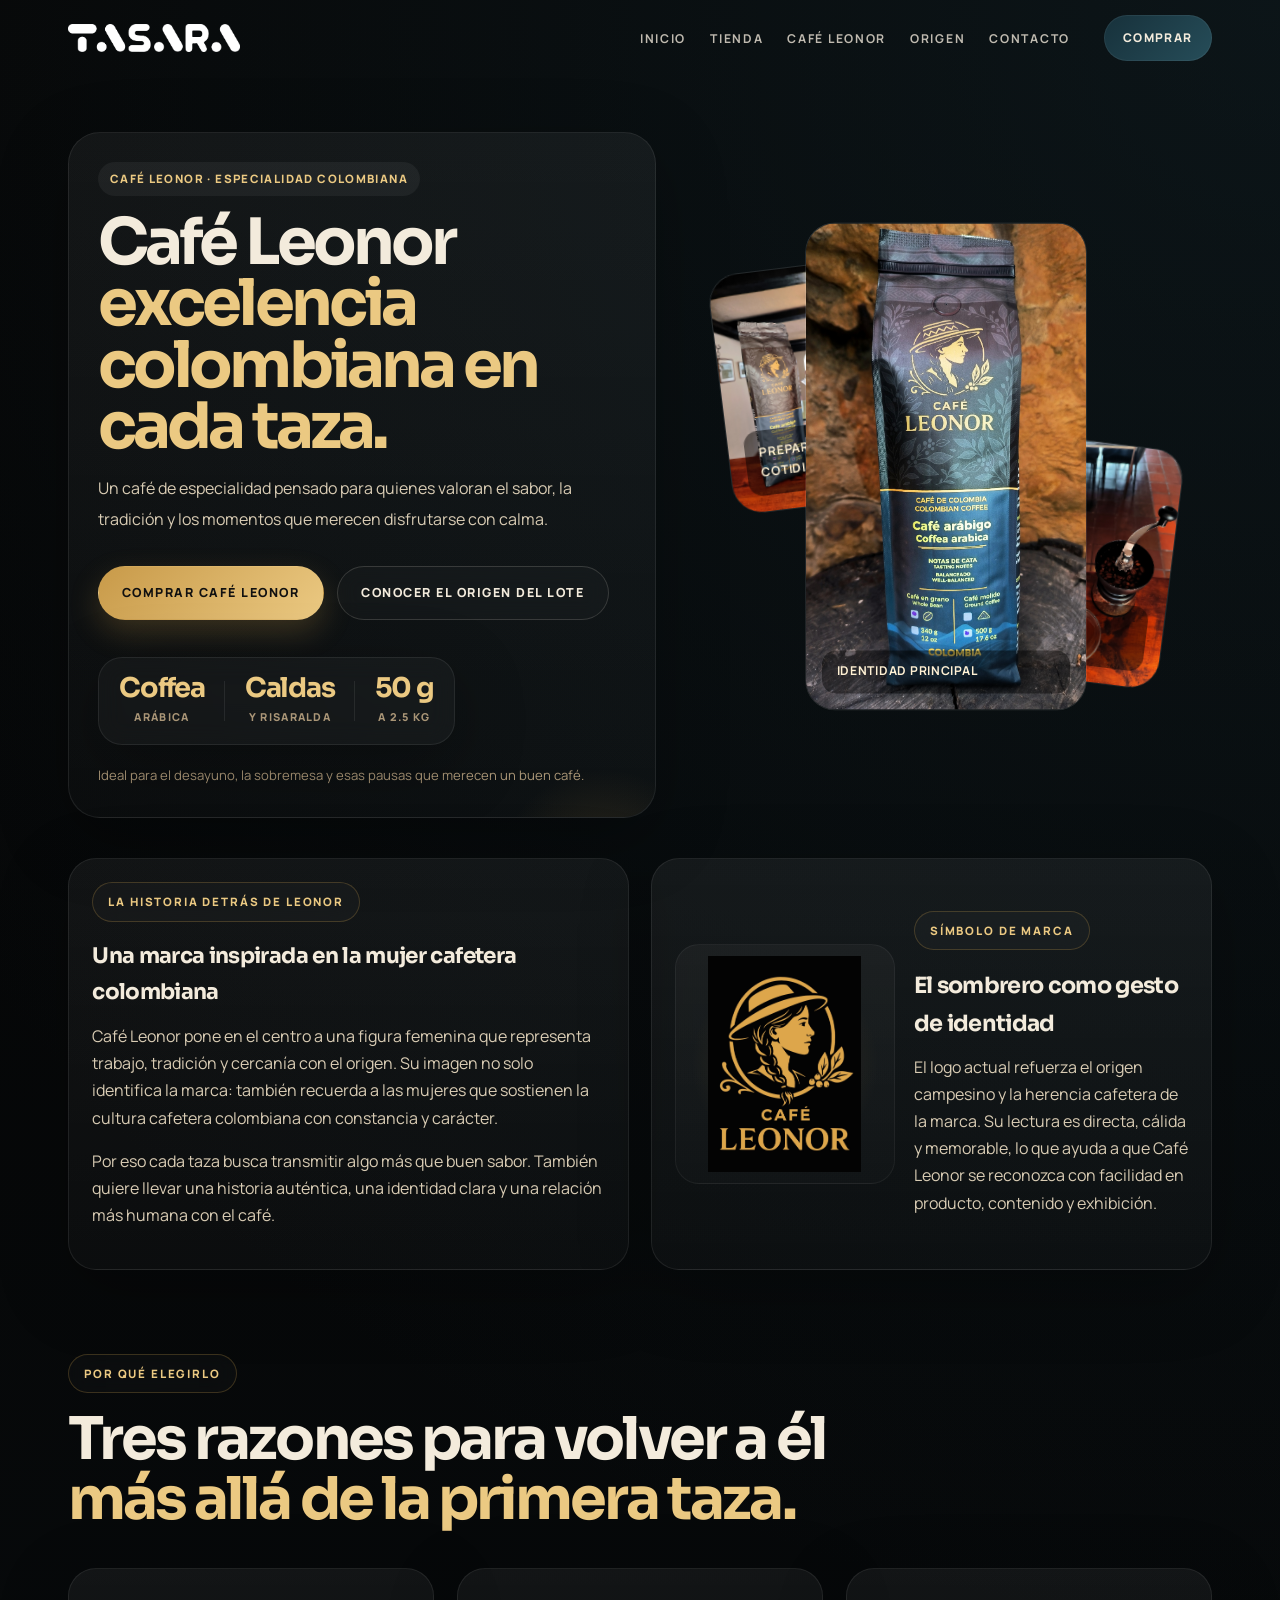
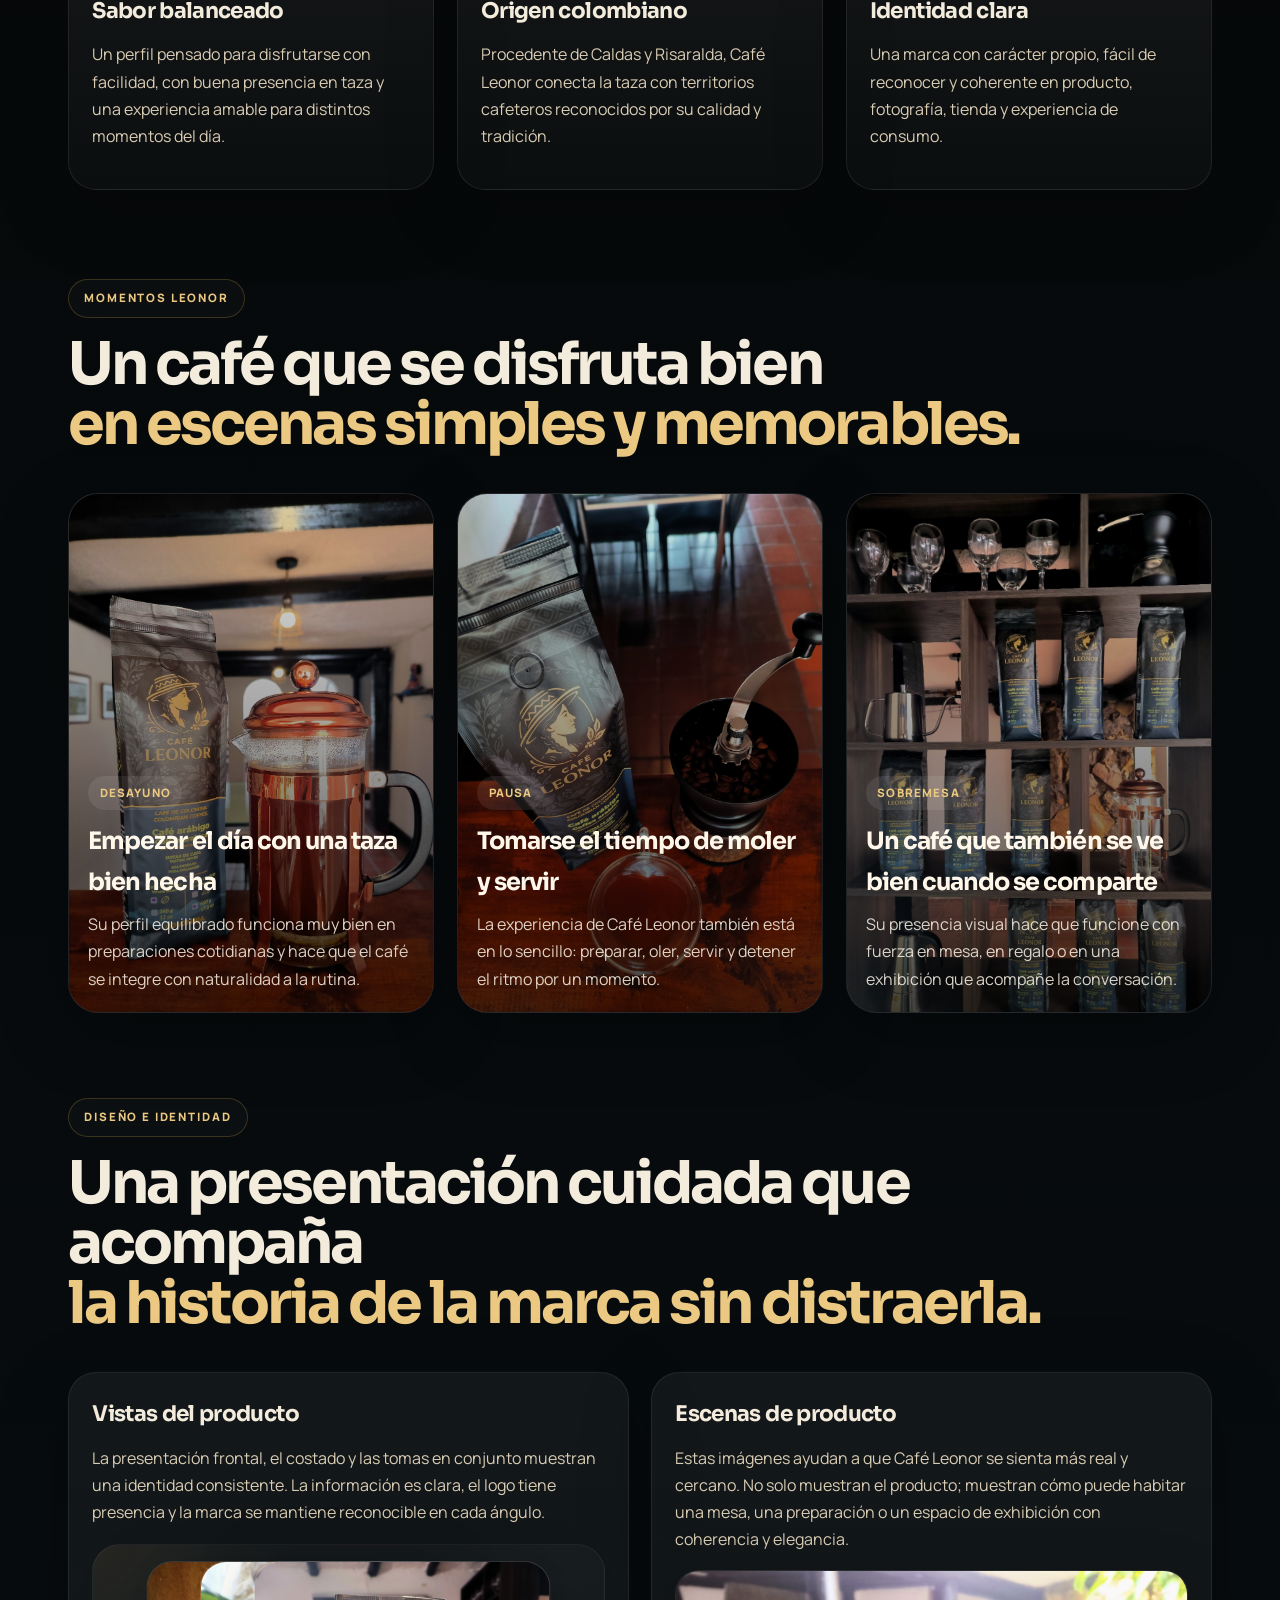
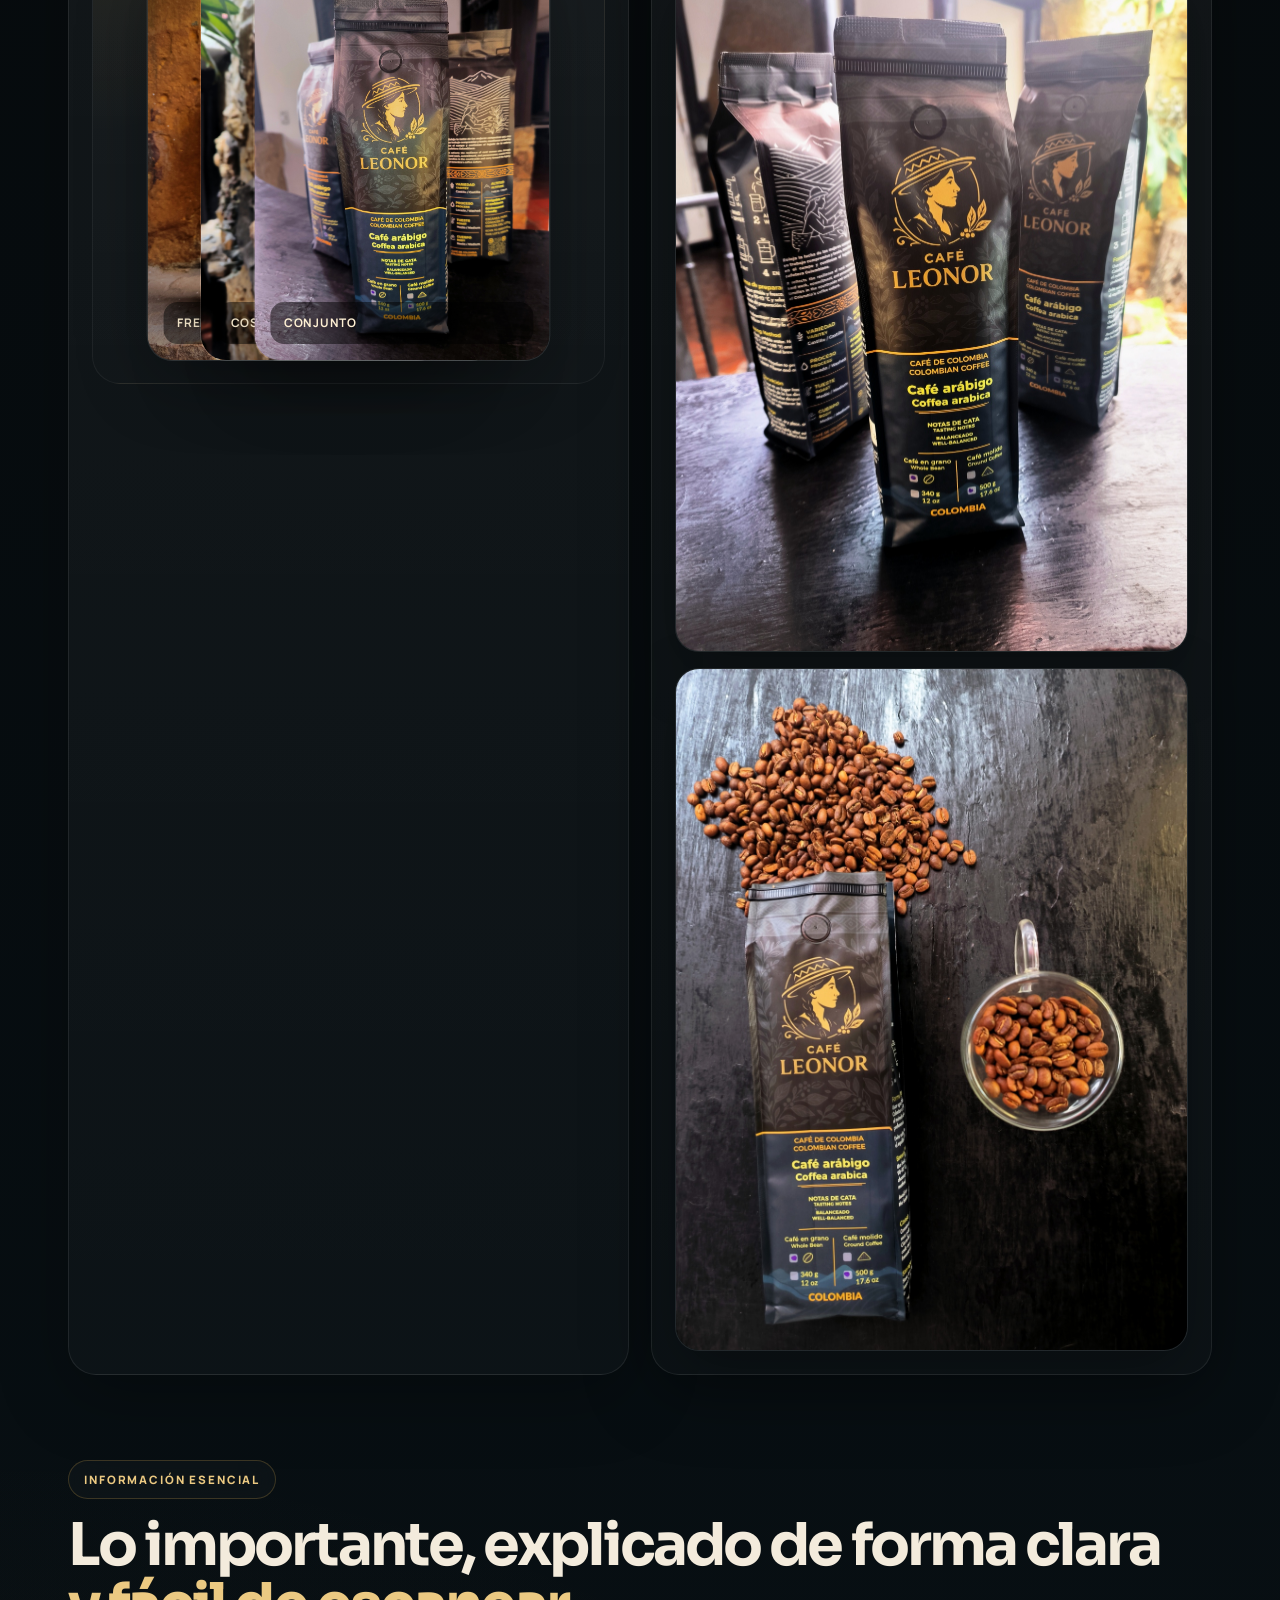
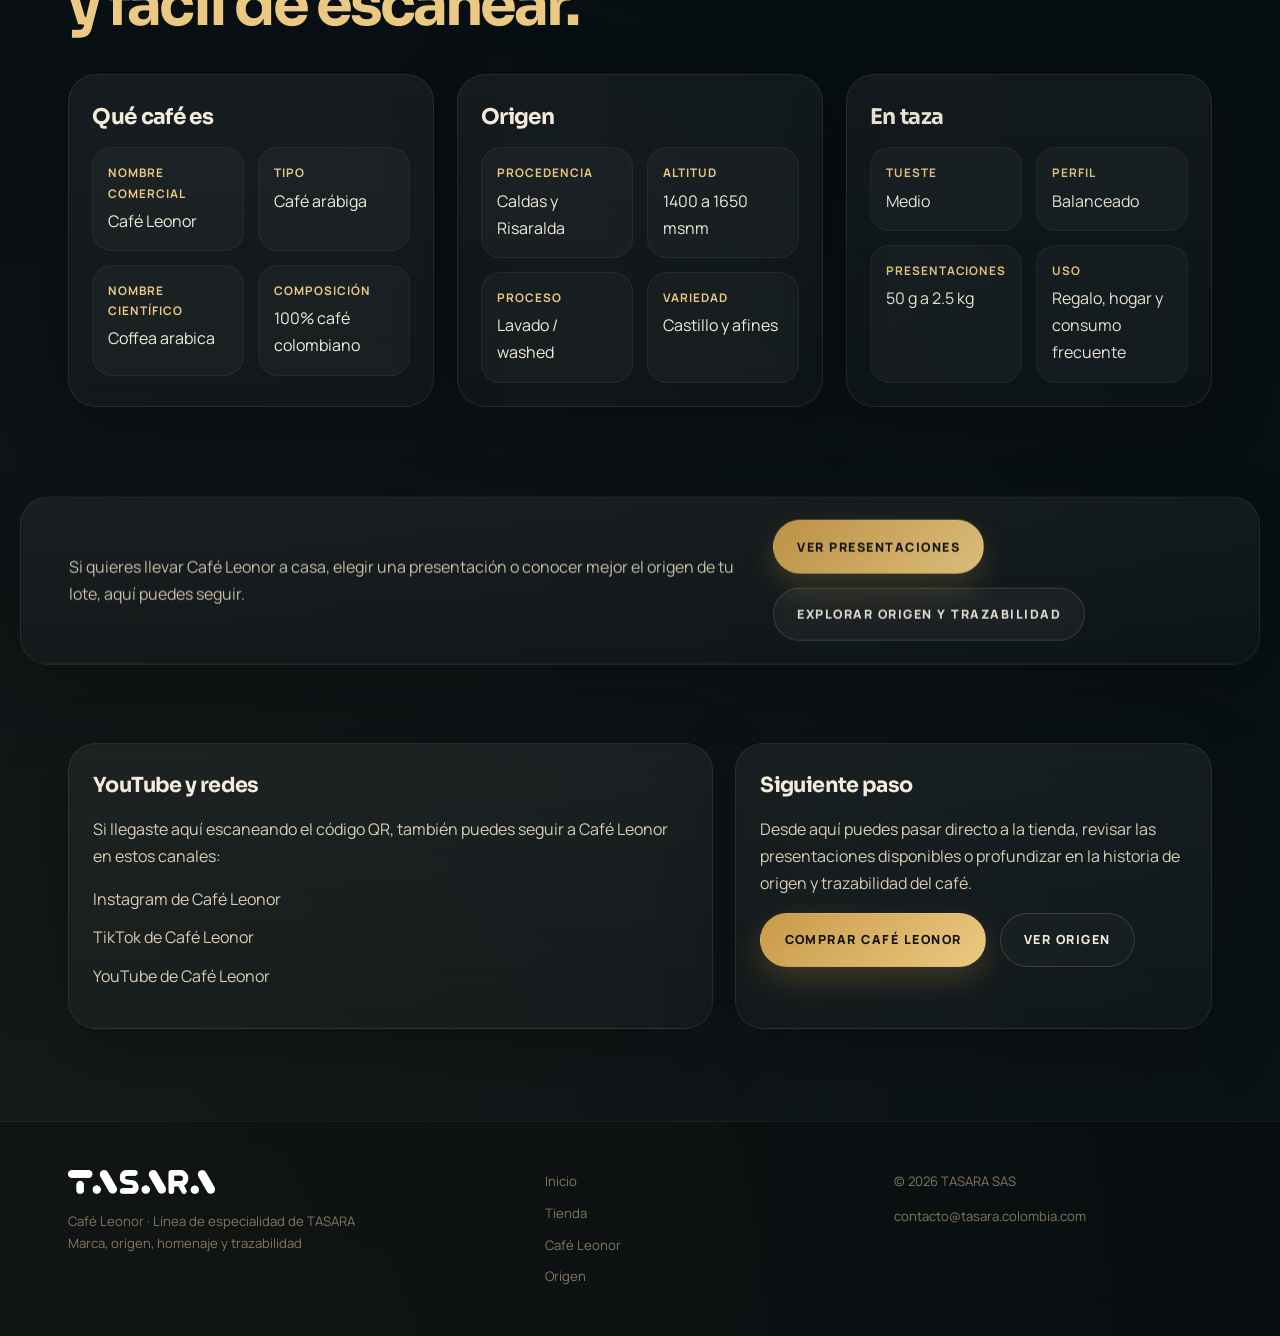
==== cafe-leonor.html @ 7086797e "Primer commit del proyecto" ====
<!DOCTYPE html>
<html lang="es" class="no-js">
<head>
    <meta charset="UTF-8" />
    <meta name="viewport" content="width=device-width, initial-scale=1.0" />
    <title>Café Leonor | Café colombiano de especialidad</title>
    <meta name="description" content="Café Leonor es un café colombiano de especialidad con una historia inspirada en la mujer cafetera, origen en Caldas y Risaralda y una experiencia pensada para disfrutarse con calma." />
    <link rel="preconnect" href="https://fonts.googleapis.com" />
    <link rel="preconnect" href="https://fonts.gstatic.com" crossorigin />
    <link href="https://fonts.googleapis.com/css2?family=Manrope:wght@400;500;600;700;800&family=Sora:wght@400;500;600;700&display=swap" rel="stylesheet" />
    <script>
        document.documentElement.classList.remove("no-js");
        document.documentElement.classList.add("js");
    </script>
    <link rel="stylesheet" href="css/style.css" />
</head>
<body class="leonor-page">
    <nav class="navbar" id="navbar">
        <div class="nav-inner">
            <a href="index.html" class="nav-logo">
                <img src="assets/tasara_logo_blanco.png" alt="TASARA" class="logo-tasara" />
            </a>
            <ul class="nav-links">
                <li><a href="index.html">Inicio</a></li>
                <li><a href="tienda.html">Tienda</a></li>
                <li><a href="cafe-leonor.html">Café Leonor</a></li>
                <li><a href="origen.html">Origen</a></li>
                <li><a href="index.html#contacto">Contacto</a></li>
            </ul>
            <a href="tienda.html" class="nav-cta">Comprar</a>
            <button class="nav-hamburger" id="hamburger" aria-label="Abrir menú" aria-expanded="false" aria-controls="navMobile">
                <span></span><span></span><span></span>
            </button>
        </div>
        <div class="nav-mobile" id="navMobile">
            <a href="index.html">Inicio</a>
            <a href="tienda.html">Tienda</a>
            <a href="cafe-leonor.html">Café Leonor</a>
            <a href="origen.html">Origen</a>
            <a href="index.html#contacto">Contacto</a>
        </div>
    </nav>

    <section class="leonor-hero">
        <div class="section-inner">
            <div class="leonor-shell" data-leonor-reveal>
                <span class="leonor-kicker" id="heroBadge">Café Leonor · Especialidad colombiana</span>
                <h1 class="leonor-title" id="heroTitle">
                    Café Leonor<br />
                    <em>excelencia colombiana en cada taza.</em>
                </h1>
                <p class="hero-subtitle" id="heroSubtitle">
                    Un café de especialidad pensado para quienes valoran el sabor, la tradición
                    y los momentos que merecen disfrutarse con calma.
                </p>
                <div class="hero-ctas" id="heroCtas">
                    <a href="tienda.html" class="btn btn-primary">Comprar Café Leonor</a>
                    <a href="origen.html" class="btn btn-outline">Conocer el origen del lote</a>
                </div>
                <div class="hero-stats" id="heroStats">
                    <div class="stat">
                        <span class="stat-num">Coffea</span>
                        <span class="stat-label">Arábica</span>
                    </div>
                    <div class="stat-divider"></div>
                    <div class="stat">
                        <span class="stat-num">Caldas</span>
                        <span class="stat-label">y Risaralda</span>
                    </div>
                    <div class="stat-divider"></div>
                    <div class="stat">
                        <span class="stat-num">50 g</span>
                        <span class="stat-label">a 2.5 kg</span>
                    </div>
                </div>
                <div class="leonor-signature">
                    <span>Ideal para el desayuno, la sobremesa y esas pausas que merecen un buen café.</span>
                </div>
            </div>

            <div class="leonor-showcase" id="heroLogo">
                <figure class="leonor-showcase-main" data-leonor-showcase-card>
                    <img src="assets/bolsa_defrente.jpg" alt="Empaque principal de Café Leonor" />
                    <figcaption>Identidad principal</figcaption>
                </figure>
                <figure class="leonor-showcase-side showcase-left" data-leonor-showcase-card>
                    <img src="assets/bolsa_prensa.jpg" alt="Café Leonor con prensa francesa" />
                    <figcaption>Preparación cotidiana</figcaption>
                </figure>
                <figure class="leonor-showcase-side showcase-right" data-leonor-showcase-card>
                    <img src="assets/bolsa_molino.jpg" alt="Café Leonor con molino manual y taza servida" />
                    <figcaption>Ritual y molienda</figcaption>
                </figure>
            </div>
        </div>
    </section>

    <section class="leonor-duo">
        <article class="leonor-story-card" data-leonor-reveal>
            <span class="section-label">La historia detrás de Leonor</span>
            <h3>Una marca inspirada en la mujer cafetera colombiana</h3>
            <p>Café Leonor pone en el centro a una figura femenina que representa trabajo, tradición y cercanía con el origen. Su imagen no solo identifica la marca: también recuerda a las mujeres que sostienen la cultura cafetera colombiana con constancia y carácter.</p>
            <p>Por eso cada taza busca transmitir algo más que buen sabor. También quiere llevar una historia auténtica, una identidad clara y una relación más humana con el café.</p>
        </article>

        <article class="leonor-brand-card" data-leonor-reveal>
            <div class="leonor-brand-mark">
                <img src="assets/cafe_leonor_logo.png" alt="Logo de Café Leonor con sombrero" />
            </div>
            <div class="leonor-brand-copy">
                <span class="section-label">Símbolo de marca</span>
                <h3>El sombrero como gesto de identidad</h3>
                <p>El logo actual refuerza el origen campesino y la herencia cafetera de la marca. Su lectura es directa, cálida y memorable, lo que ayuda a que Café Leonor se reconozca con facilidad en producto, contenido y exhibición.</p>
            </div>
        </article>
    </section>

    <div class="leonor-divider-title">
        <span class="section-label">Por qué elegirlo</span>
        <h2 class="section-title">Tres razones para volver a él<br /><em>más allá de la primera taza.</em></h2>
    </div>

    <section class="leonor-grid">
        <article class="leonor-grid-card" data-product>
            <h3>Sabor balanceado</h3>
            <p>Un perfil pensado para disfrutarse con facilidad, con buena presencia en taza y una experiencia amable para distintos momentos del día.</p>
        </article>
        <article class="leonor-grid-card" data-product>
            <h3>Origen colombiano</h3>
            <p>Procedente de Caldas y Risaralda, Café Leonor conecta la taza con territorios cafeteros reconocidos por su calidad y tradición.</p>
        </article>
        <article class="leonor-grid-card" data-product>
            <h3>Identidad clara</h3>
            <p>Una marca con carácter propio, fácil de reconocer y coherente en producto, fotografía, tienda y experiencia de consumo.</p>
        </article>
    </section>

    <div class="leonor-divider-title">
        <span class="section-label">Momentos Leonor</span>
        <h2 class="section-title">Un café que se disfruta bien<br /><em>en escenas simples y memorables.</em></h2>
    </div>

    <section class="leonor-moments">
        <article class="leonor-moment-card" data-leonor-moment>
            <img src="assets/bolsa_prensa.jpg" alt="Café Leonor junto a una prensa francesa" />
            <div class="leonor-moment-copy">
                <span>Desayuno</span>
                <h3>Empezar el día con una taza bien hecha</h3>
                <p>Su perfil equilibrado funciona muy bien en preparaciones cotidianas y hace que el café se integre con naturalidad a la rutina.</p>
            </div>
        </article>

        <article class="leonor-moment-card" data-leonor-moment>
            <img src="assets/bolsa_molino.jpg" alt="Café Leonor con molino manual y taza servida" />
            <div class="leonor-moment-copy">
                <span>Pausa</span>
                <h3>Tomarse el tiempo de moler y servir</h3>
                <p>La experiencia de Café Leonor también está en lo sencillo: preparar, oler, servir y detener el ritmo por un momento.</p>
            </div>
        </article>

        <article class="leonor-moment-card" data-leonor-moment>
            <img src="assets/bolsa_estante.jpg" alt="Varias bolsas de Café Leonor exhibidas en un estante" />
            <div class="leonor-moment-copy">
                <span>Sobremesa</span>
                <h3>Un café que también se ve bien cuando se comparte</h3>
                <p>Su presencia visual hace que funcione con fuerza en mesa, en regalo o en una exhibición que acompañe la conversación.</p>
            </div>
        </article>
    </section>

    <div class="leonor-divider-title">
        <span class="section-label">Diseño e identidad</span>
        <h2 class="section-title">Una presentación cuidada que acompaña<br /><em>la historia de la marca sin distraerla.</em></h2>
    </div>

    <section class="leonor-duo">
        <article class="leonor-gallery-card" data-leonor-reveal>
            <h3>Vistas del producto</h3>
            <p>La presentación frontal, el costado y las tomas en conjunto muestran una identidad consistente. La información es clara, el logo tiene presencia y la marca se mantiene reconocible en cada ángulo.</p>
            <div class="leonor-stack-wrap">
                <div class="leonor-stack" data-leonor-stack>
                    <figure class="leonor-frame frame-a" data-leonor-frame data-tilt="-8">
                        <img src="assets/bolsa_defrente2.jpg" alt="Vista frontal limpia de Café Leonor" />
                        <figcaption>Frente</figcaption>
                    </figure>
                    <figure class="leonor-frame frame-b" data-leonor-frame data-tilt="5">
                        <img src="assets/bolsa_delado.jpg" alt="Costado del empaque de Café Leonor" />
                        <figcaption>Costado</figcaption>
                    </figure>
                    <figure class="leonor-frame frame-c" data-leonor-frame data-tilt="-3">
                        <img src="assets/bolsas.jpg" alt="Composición de varias caras del empaque de Café Leonor" />
                        <figcaption>Conjunto</figcaption>
                    </figure>
                </div>
            </div>
        </article>

        <article class="leonor-gallery-card" data-leonor-reveal>
            <h3>Escenas de producto</h3>
            <p>Estas imágenes ayudan a que Café Leonor se sienta más real y cercano. No solo muestran el producto; muestran cómo puede habitar una mesa, una preparación o un espacio de exhibición con coherencia y elegancia.</p>
            <div class="gallery-stack">
                <div class="leonor-inline-media leonor-inline-media--tall">
                    <img src="assets/bolsa1.jpg" alt="Tres bolsas de Café Leonor en una misma escena" />
                </div>
                <div class="leonor-inline-media">
                    <img src="assets/granos_cafe1.jpg" alt="Bolsa de Café Leonor con granos de café y taza" />
                </div>
            </div>
        </article>
    </section>

    <div class="leonor-divider-title">
        <span class="section-label">Información esencial</span>
        <h2 class="section-title">Lo importante, explicado de forma clara<br /><em>y fácil de escanear.</em></h2>
    </div>

    <section class="leonor-grid">
        <article class="leonor-grid-card" data-product>
            <h3>Qué café es</h3>
            <div class="spec-grid">
                <div class="spec-item"><strong>Nombre comercial</strong>Café Leonor</div>
                <div class="spec-item"><strong>Tipo</strong>Café arábiga</div>
                <div class="spec-item"><strong>Nombre científico</strong>Coffea arabica</div>
                <div class="spec-item"><strong>Composición</strong>100% café colombiano</div>
            </div>
        </article>
        <article class="leonor-grid-card" data-product>
            <h3>Origen</h3>
            <div class="spec-grid">
                <div class="spec-item"><strong>Procedencia</strong>Caldas y Risaralda</div>
                <div class="spec-item"><strong>Altitud</strong>1400 a 1650 msnm</div>
                <div class="spec-item"><strong>Proceso</strong>Lavado / washed</div>
                <div class="spec-item"><strong>Variedad</strong>Castillo y afines</div>
            </div>
        </article>
        <article class="leonor-grid-card" data-product>
            <h3>En taza</h3>
            <div class="spec-grid">
                <div class="spec-item"><strong>Tueste</strong>Medio</div>
                <div class="spec-item"><strong>Perfil</strong>Balanceado</div>
                <div class="spec-item"><strong>Presentaciones</strong>50 g a 2.5 kg</div>
                <div class="spec-item"><strong>Uso</strong>Regalo, hogar y consumo frecuente</div>
            </div>
        </article>
    </section>

    <section class="leonor-cta-band" data-leonor-reveal>
        <p>Si quieres llevar Café Leonor a casa, elegir una presentación o conocer mejor el origen de tu lote, aquí puedes seguir.</p>
        <div class="hero-ctas" style="margin-bottom:0;">
            <a href="tienda.html" class="btn btn-primary">Ver presentaciones</a>
            <a href="origen.html" class="btn btn-outline">Explorar origen y trazabilidad</a>
        </div>
    </section>

    <section class="subpage-grid" style="padding-top:0;">
        <article class="subpage-card">
            <h3>YouTube y redes</h3>
            <p>Si llegaste aquí escaneando el código QR, también puedes seguir a Café Leonor en estos canales:</p>
            <ul>
                <li><a href="https://www.instagram.com/caffeleonor/" target="_blank" rel="noopener noreferrer">Instagram de Café Leonor</a></li>
                <li><a href="https://www.tiktok.com/@caf.leonor" target="_blank" rel="noopener noreferrer">TikTok de Café Leonor</a></li>
                <li><a href="https://www.youtube.com/@CafeLeonor" target="_blank" rel="noopener noreferrer">YouTube de Café Leonor</a></li>
            </ul>
        </article>
        <article class="subpage-card">
            <h3>Siguiente paso</h3>
            <p>Desde aquí puedes pasar directo a la tienda, revisar las presentaciones disponibles o profundizar en la historia de origen y trazabilidad del café.</p>
            <div class="hero-ctas" style="margin-top:1rem;">
                <a href="tienda.html" class="btn btn-primary">Comprar Café Leonor</a>
                <a href="origen.html" class="btn btn-outline">Ver origen</a>
            </div>
        </article>
    </section>

    <footer class="footer">
        <div class="footer-inner">
            <div class="footer-brand">
                <img src="assets/tasara_logo_blanco.png" alt="TASARA" class="footer-logo" />
                <p>Café Leonor · Línea de especialidad de TASARA<br />Marca, origen, homenaje y trazabilidad</p>
            </div>
            <div class="footer-links">
                <a href="index.html">Inicio</a>
                <a href="tienda.html">Tienda</a>
                <a href="cafe-leonor.html">Café Leonor</a>
                <a href="origen.html">Origen</a>
            </div>
            <div class="footer-legal">
                <p>© 2026 TASARA SAS</p>
                <p><a href="mailto:contacto@tasara.colombia.com">contacto@tasara.colombia.com</a></p>
            </div>
        </div>
    </footer>

    <script src="vendor/gsap.min.js"></script>
    <script src="vendor/ScrollTrigger.min.js"></script>
    <script src="js/main.js"></script>
</body>
</html>
---- css/style.css ----
:root {
    --negro: #090909;
    --negro-soft: #111111;
    --negro-panel: rgba(255, 255, 255, 0.04);
    --grafito: #17181b;
    --dorado: #c89a49;
    --dorado-soft: #ebc982;
    --verde-origen: #4d7c56;
    --verde-soft: #8db596;
    --petroleo: #17313b;
    --petroleo-soft: #264d59;
    --coral-b2b: #d67d52;
    --crema: #f3ebdc;
    --crema-soft: #d9ccb4;
    --crema-muted: #aa9677;
    --blanco: #ffffff;
    --font-display: "Sora", sans-serif;
    --font-body: "Manrope", sans-serif;
    --nav-h: 76px;
    --max-w: 1240px;
    --gap: clamp(2.5rem, 6vw, 5rem);
    --radius: 28px;
    --radius-sm: 18px;
    --border-soft: 1px solid rgba(255, 255, 255, 0.08);
    --shadow-soft: 0 20px 70px rgba(0, 0, 0, 0.28);
}

*,
*::before,
*::after {
    box-sizing: border-box;
}

html {
    scroll-behavior: smooth;
    font-size: 16px;
}

body {
    margin: 0;
    min-width: 320px;
    background:
        radial-gradient(circle at top right, rgba(200, 154, 73, 0.12), transparent 26%),
        radial-gradient(circle at bottom left, rgba(23, 49, 59, 0.38), transparent 30%),
        linear-gradient(180deg, #070707 0%, #0b0c0d 38%, #0f1012 100%);
    color: var(--crema);
    font-family: var(--font-body);
    line-height: 1.7;
    font-weight: 400;
    overflow-x: hidden;
    text-rendering: optimizeLegibility;
}

img {
    display: block;
    max-width: 100%;
}

a {
    color: inherit;
    text-decoration: none;
}

ul {
    list-style: none;
    margin: 0;
    padding: 0;
}

p {
    margin-top: 0;
}

.section-inner {
    max-width: var(--max-w);
    margin: 0 auto;
    padding: 0 clamp(1.25rem, 4vw, 3rem);
}

.section-label {
    display: inline-flex;
    align-items: center;
    gap: 0.55rem;
    margin-bottom: 1rem;
    padding: 0.55rem 0.95rem;
    border: 1px solid rgba(200, 154, 73, 0.25);
    border-radius: 999px;
    background: rgba(255, 255, 255, 0.025);
    backdrop-filter: blur(14px);
    font-size: 0.72rem;
    font-weight: 800;
    letter-spacing: 0.16em;
    text-transform: uppercase;
    color: var(--dorado-soft);
}

.section-title {
    margin: 0 0 1.25rem;
    font-family: var(--font-display);
    font-size: clamp(2.25rem, 4.6vw, 4.5rem);
    line-height: 1.02;
    font-weight: 700;
    letter-spacing: -0.05em;
    color: var(--crema);
}

.section-title em {
    font-style: normal;
    color: var(--dorado-soft);
}

.mt-12 {
    margin-top: 0.75rem;
}

.btn {
    display: inline-flex;
    align-items: center;
    justify-content: center;
    gap: 0.5rem;
    padding: 0.95rem 1.45rem;
    border-radius: 999px;
    border: 1px solid transparent;
    cursor: pointer;
    font-family: var(--font-body);
    font-size: 0.78rem;
    font-weight: 800;
    letter-spacing: 0.12em;
    text-transform: uppercase;
    transition: transform 0.25s ease, background 0.25s ease, border-color 0.25s ease, color 0.25s ease, box-shadow 0.25s ease;
    white-space: nowrap;
}

.btn:hover {
    transform: translateY(-2px);
}

.btn-primary {
    background: linear-gradient(135deg, var(--dorado) 0%, var(--dorado-soft) 100%);
    color: #101010;
    box-shadow: 0 12px 30px rgba(200, 154, 73, 0.24);
}

.btn-outline {
    border-color: rgba(243, 235, 220, 0.16);
    color: var(--crema);
    background: rgba(255, 255, 255, 0.025);
    backdrop-filter: blur(10px);
}

.btn-outline:hover {
    border-color: rgba(200, 154, 73, 0.4);
    color: var(--dorado-soft);
}

.btn-whatsapp {
    background: #25d366;
    color: #fff;
    box-shadow: 0 12px 30px rgba(37, 211, 102, 0.2);
}

.navbar {
    position: fixed;
    inset: 0 0 auto 0;
    z-index: 1000;
    height: var(--nav-h);
    transition: background 0.35s ease, box-shadow 0.35s ease, backdrop-filter 0.35s ease;
}

.navbar.scrolled {
    background: rgba(8, 8, 8, 0.78);
    backdrop-filter: blur(16px);
    box-shadow: 0 1px 0 rgba(255, 255, 255, 0.06);
}

.nav-inner {
    max-width: var(--max-w);
    margin: 0 auto;
    height: 100%;
    padding: 0 clamp(1.25rem, 4vw, 3rem);
    display: flex;
    align-items: center;
    gap: 1.5rem;
}

.nav-logo {
    display: flex;
    align-items: center;
    flex-shrink: 0;
}

.logo-tasara {
    height: 28px;
    width: auto;
}

.nav-links {
    display: flex;
    align-items: center;
    gap: 1.5rem;
    margin-left: auto;
}

.nav-links a {
    position: relative;
    font-size: 0.76rem;
    font-weight: 700;
    letter-spacing: 0.14em;
    text-transform: uppercase;
    color: rgba(243, 235, 220, 0.78);
    transition: color 0.25s ease;
}

.nav-links a::after {
    content: "";
    position: absolute;
    left: 0;
    bottom: -0.35rem;
    width: 0;
    height: 2px;
    border-radius: 999px;
    background: linear-gradient(90deg, var(--dorado), var(--verde-soft));
    transition: width 0.28s ease;
}

.nav-links a:hover {
    color: var(--crema);
}

.nav-links a:hover::after {
    width: 100%;
}

.nav-cta {
    margin-left: 0.6rem;
    padding: 0.8rem 1.2rem;
    border-radius: 999px;
    background: linear-gradient(135deg, var(--petroleo) 0%, var(--petroleo-soft) 100%);
    color: var(--crema);
    font-size: 0.75rem;
    font-weight: 800;
    letter-spacing: 0.12em;
    text-transform: uppercase;
    box-shadow: inset 0 0 0 1px rgba(255, 255, 255, 0.06);
}

.nav-hamburger {
    display: none;
    flex-direction: column;
    justify-content: center;
    gap: 5px;
    margin-left: auto;
    background: transparent;
    border: 0;
    padding: 6px;
    cursor: pointer;
}

.nav-hamburger span {
    width: 24px;
    height: 2px;
    background: var(--crema);
    border-radius: 999px;
    transition: transform 0.28s ease, opacity 0.28s ease;
}

.nav-mobile {
    display: none;
    flex-direction: column;
    gap: 0.15rem;
    padding: 1rem 1.25rem 1.25rem;
    background: rgba(9, 9, 9, 0.98);
    backdrop-filter: blur(18px);
    border-top: 1px solid rgba(255, 255, 255, 0.06);
}

.nav-mobile a {
    padding: 0.95rem 0.25rem;
    font-size: 0.84rem;
    font-weight: 700;
    letter-spacing: 0.1em;
    text-transform: uppercase;
    color: rgba(243, 235, 220, 0.82);
    border-bottom: 1px solid rgba(255, 255, 255, 0.04);
}

.nav-mobile.open {
    display: flex;
}

.hero {
    position: relative;
    min-height: 100vh;
    display: grid;
    grid-template-columns: 1.12fr 0.88fr;
    align-items: center;
    padding-top: var(--nav-h);
    overflow: hidden;
}

.hero::before {
    content: "";
    position: absolute;
    inset: 8% auto auto 50%;
    width: min(42vw, 520px);
    height: min(42vw, 520px);
    border-radius: 50%;
    background: radial-gradient(circle, rgba(200, 154, 73, 0.16) 0%, rgba(77, 124, 86, 0.12) 40%, transparent 70%);
    filter: blur(18px);
    transform: translateX(-10%);
    pointer-events: none;
}

.hero-bg-pattern {
    position: absolute;
    inset: 0;
    background:
        radial-gradient(circle at 80% 35%, rgba(200, 154, 73, 0.12), transparent 24%),
        radial-gradient(circle at 20% 100%, rgba(23, 49, 59, 0.45), transparent 30%);
    pointer-events: none;
}

.hero-content {
    position: relative;
    z-index: 1;
    padding: clamp(2rem, 5vw, 5rem) clamp(1.25rem, 4vw, 3rem) clamp(2rem, 5vw, 4rem) clamp(1.25rem, 6vw, 5.5rem);
}

.hero-badge {
    display: inline-flex;
    align-items: center;
    gap: 0.6rem;
    margin-bottom: 1.45rem;
    padding: 0.58rem 1rem;
    border: 1px solid rgba(200, 154, 73, 0.22);
    border-radius: 999px;
    background: rgba(255, 255, 255, 0.03);
    color: var(--dorado-soft);
    font-size: 0.74rem;
    font-weight: 700;
    letter-spacing: 0.12em;
    text-transform: uppercase;
    backdrop-filter: blur(14px);
}

.hero-title {
    margin: 0 0 1.15rem;
    max-width: 11ch;
    font-family: var(--font-display);
    font-size: clamp(3rem, 6.2vw, 6.25rem);
    line-height: 0.95;
    font-weight: 700;
    letter-spacing: -0.06em;
    color: var(--crema);
}

.hero-title em {
    display: block;
    margin-top: 0.35rem;
    font-style: normal;
    color: var(--dorado-soft);
}

.hero-subtitle {
    max-width: 600px;
    margin-bottom: 2rem;
    font-size: 1rem;
    line-height: 1.9;
    color: var(--crema-soft);
}

.hero-ctas {
    display: flex;
    flex-wrap: wrap;
    gap: 0.85rem;
    margin-bottom: 2.3rem;
}

.hero-stats {
    display: flex;
    align-items: center;
    gap: 1.2rem;
    flex-wrap: wrap;
    padding: 1.1rem 1.25rem;
    width: fit-content;
    max-width: 100%;
    border: 1px solid rgba(255, 255, 255, 0.08);
    border-radius: 24px;
    background: rgba(255, 255, 255, 0.03);
    backdrop-filter: blur(12px);
    box-shadow: var(--shadow-soft);
}

.stat {
    text-align: center;
}

.stat-num {
    display: block;
    font-family: var(--font-display);
    font-size: 1.7rem;
    line-height: 1;
    font-weight: 700;
    letter-spacing: -0.04em;
    color: var(--dorado-soft);
}

.stat-label {
    display: block;
    margin-top: 0.35rem;
    font-size: 0.68rem;
    font-weight: 800;
    letter-spacing: 0.12em;
    text-transform: uppercase;
    color: var(--crema-muted);
}

.stat-divider {
    width: 1px;
    height: 40px;
    background: rgba(255, 255, 255, 0.08);
}

.hero-logo-wrap {
    position: relative;
    z-index: 1;
    display: flex;
    justify-content: center;
    align-items: center;
    padding: clamp(2rem, 4vw, 3rem);
}

.hero-logo-wrap::before {
    content: "";
    position: absolute;
    width: min(80%, 420px);
    aspect-ratio: 1;
    border-radius: 32px;
    background:
        linear-gradient(145deg, rgba(255, 255, 255, 0.06), rgba(255, 255, 255, 0.01)),
        radial-gradient(circle at top left, rgba(200, 154, 73, 0.18), transparent 48%);
    border: 1px solid rgba(255, 255, 255, 0.08);
    box-shadow: var(--shadow-soft);
    transform: rotate(-8deg);
}

.hero-logo-img {
    position: relative;
    width: min(360px, 76%);
    filter: drop-shadow(0 0 55px rgba(200, 154, 73, 0.16));
}

.hero-scroll-hint {
    position: absolute;
    left: 50%;
    bottom: 1.8rem;
    transform: translateX(-50%);
    display: flex;
    flex-direction: column;
    align-items: center;
    gap: 0.55rem;
}

.hero-scroll-hint span {
    font-size: 0.68rem;
    font-weight: 700;
    letter-spacing: 0.18em;
    text-transform: uppercase;
    color: var(--crema-muted);
}

.scroll-line {
    width: 1px;
    height: 44px;
    background: linear-gradient(to bottom, var(--dorado), transparent);
    animation: scrollPulse 1.8s ease-in-out infinite;
}

@keyframes scrollPulse {
    0%, 100% {
        opacity: 0.3;
        transform: scaleY(1);
    }

    50% {
        opacity: 1;
        transform: scaleY(1.18);
    }
}

.pilares {
    padding: clamp(2.4rem, 5vw, 4rem) 0;
}

.pilares .section-inner {
    display: grid;
    grid-template-columns: repeat(3, 1fr);
    gap: 1.25rem;
}

.pilar,
.producto-card,
.contacto-card,
.marca-specs,
.marca-img-wrap,
.tl-card {
    border: var(--border-soft);
    background:
        linear-gradient(180deg, rgba(255, 255, 255, 0.05), rgba(255, 255, 255, 0.025));
    box-shadow: var(--shadow-soft);
}

.pilar {
    position: relative;
    padding: 2rem;
    border-radius: 24px;
    overflow: hidden;
}

.pilar-trigger {
    position: relative;
    z-index: 1;
    display: inline-flex;
    align-items: center;
    gap: 0.85rem;
    width: auto;
    max-width: 100%;
    margin-bottom: 1.2rem;
    padding: 0.35rem;
    border: 0;
    border-radius: 999px;
    background: transparent;
    color: inherit;
    cursor: pointer;
    text-align: left;
}

.pilar-icon-wrap {
    flex: 0 0 auto;
    display: inline-flex;
    align-items: center;
    justify-content: center;
    width: 54px;
    height: 54px;
    border-radius: 999px;
    background: rgba(255, 255, 255, 0.04);
    box-shadow: inset 0 0 0 1px rgba(255, 255, 255, 0.06);
}

.pilar::before {
    content: "";
    position: absolute;
    inset: auto -10% -45% auto;
    width: 180px;
    height: 180px;
    border-radius: 50%;
    background: radial-gradient(circle, rgba(200, 154, 73, 0.12), transparent 70%);
    pointer-events: none;
}

.pilar:nth-child(2)::before {
    background: radial-gradient(circle, rgba(77, 124, 86, 0.16), transparent 70%);
}

.pilar:nth-child(3)::before {
    background: radial-gradient(circle, rgba(214, 125, 82, 0.14), transparent 70%);
}

.pilar-icon {
    display: inline-flex;
    align-items: center;
    justify-content: center;
    width: 48px;
    height: 48px;
    border-radius: 50%;
    background: rgba(200, 154, 73, 0.12);
    color: var(--dorado-soft);
    font-size: 0.92rem;
    box-shadow: inset 0 0 0 1px rgba(200, 154, 73, 0.18);
}

.pilar:nth-child(2) .pilar-icon {
    background: rgba(77, 124, 86, 0.16);
    color: var(--verde-soft);
    box-shadow: inset 0 0 0 1px rgba(77, 124, 86, 0.25);
}

.pilar:nth-child(3) .pilar-icon {
    background: rgba(23, 49, 59, 0.34);
    color: #7eb6cb;
    box-shadow: inset 0 0 0 1px rgba(126, 182, 203, 0.2);
}

.pilar h3 {
    margin: 0 0 0.75rem;
    font-family: var(--font-display);
    font-size: 1.35rem;
    font-weight: 600;
    letter-spacing: -0.03em;
}

.pilar p {
    margin: 0;
    font-size: 0.93rem;
    color: var(--crema-soft);
}

.pilar-trigger-copy {
    display: inline-grid;
    gap: 0.2rem;
    min-width: 0;
    max-width: 0;
    opacity: 0;
    overflow: hidden;
    white-space: nowrap;
}

.pilar.is-active .pilar-trigger {
    padding-right: 1.1rem;
    background: rgba(255, 255, 255, 0.04);
    box-shadow: inset 0 0 0 1px rgba(255, 255, 255, 0.06);
}

.pilar.is-active .pilar-trigger-copy {
    max-width: 320px;
    opacity: 1;
}

.pilar-trigger-title {
    display: block;
    font-size: 0.82rem;
    font-weight: 800;
    letter-spacing: 0.1em;
    text-transform: uppercase;
    color: var(--crema);
}

.pilar-trigger-text {
    display: block;
    font-size: 0.78rem;
    line-height: 1.4;
    color: var(--crema-muted);
}

.marca,
.productos,
.contacto {
    padding: calc(var(--gap) * 1.35) 0;
}

.marca-inner,
.origen-inner,
.impacto-inner {
    max-width: var(--max-w);
    margin: 0 auto;
    padding: 0 clamp(1.25rem, 4vw, 3rem);
    display: grid;
    grid-template-columns: 1fr 1fr;
    gap: clamp(2rem, 6vw, 6rem);
    align-items: center;
}

.marca-texto p,
.origen-label p,
.impacto-content p,
.productos-sub,
.contacto-card p {
    color: var(--crema-soft);
}

.marca-specs {
    margin: 2rem 0;
    padding: 1.25rem;
    display: grid;
    grid-template-columns: 1fr 1fr;
    gap: 1rem;
    border-radius: 24px;
}

.spec-label {
    display: block;
    margin-bottom: 0.25rem;
    font-size: 0.68rem;
    font-weight: 800;
    letter-spacing: 0.12em;
    text-transform: uppercase;
    color: var(--crema-muted);
}

.spec-val {
    font-family: var(--font-display);
    font-size: 1.1rem;
    font-weight: 600;
    color: var(--dorado-soft);
}

.marca-img-wrap {
    position: relative;
    padding: 2.2rem;
    border-radius: 32px;
    overflow: hidden;
}

.marca-img-wrap::before {
    content: "";
    position: absolute;
    inset: auto auto -15% -10%;
    width: 220px;
    height: 220px;
    border-radius: 50%;
    background: radial-gradient(circle, rgba(77, 124, 86, 0.16), transparent 72%);
}

.marca-img {
    position: relative;
    width: min(280px, 82%);
    margin: 0 auto;
}

.marca-note {
    margin-top: 1.25rem;
    text-align: center;
}

.marca-note p {
    margin-bottom: 0.8rem;
    font-size: 0.72rem;
    font-weight: 800;
    letter-spacing: 0.16em;
    text-transform: uppercase;
    color: var(--crema-muted);
}

.notas-grid {
    display: flex;
    justify-content: center;
    flex-wrap: wrap;
    gap: 0.55rem;
}

.nota {
    padding: 0.45rem 0.8rem;
    border: 1px solid rgba(200, 154, 73, 0.22);
    border-radius: 999px;
    color: var(--dorado-soft);
    font-size: 0.72rem;
    font-weight: 700;
    letter-spacing: 0.08em;
    text-transform: uppercase;
    background: rgba(255, 255, 255, 0.02);
}

.origen {
    padding: calc(var(--gap) * 1.35) 0;
    background: linear-gradient(180deg, rgba(23, 49, 59, 0.24), rgba(255, 255, 255, 0.02));
    border-top: 1px solid rgba(255, 255, 255, 0.05);
    border-bottom: 1px solid rgba(255, 255, 255, 0.05);
}

.origen-timeline {
    position: relative;
}

.tl-line {
    position: absolute;
    left: 10px;
    top: 0;
    bottom: 0;
    width: 1px;
    background: linear-gradient(to bottom, var(--dorado), transparent);
}

.timeline-item {
    position: relative;
    padding-left: 2.4rem;
    margin-bottom: 1.4rem;
}

.tl-dot {
    position: absolute;
    left: 4px;
    top: 1.1rem;
    width: 13px;
    height: 13px;
    border-radius: 50%;
    background: #0f0f0f;
    border: 1px solid rgba(200, 154, 73, 0.35);
    transition: transform 0.2s ease, background 0.2s ease, border-color 0.2s ease;
}

.timeline-item.active .tl-dot,
.timeline-item:hover .tl-dot {
    background: var(--dorado);
    border-color: var(--dorado);
    box-shadow: 0 0 16px rgba(200, 154, 73, 0.35);
}

.tl-card {
    padding: 1.25rem 1.3rem;
    border-radius: 24px;
    cursor: pointer;
    transition: transform 0.25s ease, border-color 0.25s ease, background 0.25s ease;
}

.tl-card:hover,
.timeline-item.active .tl-card {
    transform: translateY(-2px);
    border-color: rgba(200, 154, 73, 0.34);
    background: linear-gradient(180deg, rgba(200, 154, 73, 0.08), rgba(255, 255, 255, 0.03));
}

.tl-lote {
    display: inline-block;
    margin-bottom: 0.45rem;
    padding: 0.38rem 0.62rem;
    border-radius: 999px;
    background: rgba(23, 49, 59, 0.35);
    font-size: 0.68rem;
    font-weight: 800;
    letter-spacing: 0.14em;
    text-transform: uppercase;
    color: #8dc6dc;
}

.tl-card h4 {
    margin: 0 0 0.35rem;
    font-family: var(--font-display);
    font-size: 1.18rem;
    font-weight: 600;
    letter-spacing: -0.03em;
}

.tl-card p {
    margin-bottom: 0.8rem;
    font-size: 0.88rem;
    color: var(--crema-soft);
}

.tl-tags {
    display: flex;
    flex-wrap: wrap;
    gap: 0.45rem;
}

.tl-tags span {
    padding: 0.35rem 0.65rem;
    border-radius: 999px;
    background: rgba(77, 124, 86, 0.16);
    color: var(--verde-soft);
    font-size: 0.68rem;
    font-weight: 700;
    letter-spacing: 0.08em;
    text-transform: uppercase;
}

.productos-header,
.contacto-header {
    max-width: 760px;
    margin: 0 auto 3rem;
    text-align: center;
}

.productos-grid,
.contacto-grid {
    max-width: var(--max-w);
    margin: 0 auto;
    padding: 0 clamp(1.25rem, 4vw, 3rem);
    display: grid;
    gap: 1.4rem;
}

.productos-grid {
    grid-template-columns: repeat(3, 1fr);
}

.contacto-grid {
    grid-template-columns: repeat(3, 1fr);
}

.producto-card,
.contacto-card {
    border-radius: 28px;
    overflow: hidden;
}

.producto-card {
    position: relative;
    transition: transform 0.28s ease, border-color 0.28s ease, box-shadow 0.28s ease;
    transform-origin: center bottom;
}

.producto-card::before {
    content: "";
    position: absolute;
    inset: 0;
    background: linear-gradient(180deg, transparent, rgba(255, 255, 255, 0.02));
    pointer-events: none;
}

.producto-card:hover {
    transform: translateY(-5px);
    border-color: rgba(200, 154, 73, 0.26);
}

.producto-card.featured {
    border-color: rgba(77, 124, 86, 0.3);
}

.producto-img-wrap {
    position: relative;
}

.producto-img {
    height: 220px;
    display: flex;
    align-items: center;
    justify-content: center;
    font-size: 3.4rem;
}

.producto-icon {
    display: inline-flex;
    transform-origin: center;
    width: min(132px, 58%);
    height: auto;
    object-fit: contain;
}

.producto-img--grano {
    background: radial-gradient(circle at center, rgba(214, 125, 82, 0.22) 0%, #101214 100%);
}

.producto-img--molido {
    background: radial-gradient(circle at center, rgba(23, 49, 59, 0.36) 0%, #0d0e12 100%);
}

.producto-img--pocket {
    background: radial-gradient(circle at center, rgba(77, 124, 86, 0.28) 0%, #0c0f0d 100%);
}

.producto-badge {
    position: absolute;
    top: 0.95rem;
    right: 0.95rem;
    padding: 0.42rem 0.72rem;
    border-radius: 999px;
    background: linear-gradient(135deg, var(--dorado), var(--dorado-soft));
    color: #111;
    font-size: 0.64rem;
    font-weight: 800;
    letter-spacing: 0.1em;
    text-transform: uppercase;
}

.producto-card.featured .producto-badge {
    background: linear-gradient(135deg, var(--verde-origen), var(--verde-soft));
    color: #07110a;
}

.producto-info {
    position: relative;
    padding: 1.45rem;
}

.producto-tipo {
    display: inline-block;
    margin-bottom: 0.55rem;
    padding: 0.34rem 0.58rem;
    border-radius: 999px;
    background: rgba(255, 255, 255, 0.04);
    font-size: 0.66rem;
    font-weight: 800;
    letter-spacing: 0.14em;
    text-transform: uppercase;
    color: var(--dorado-soft);
}

.producto-info h3 {
    margin: 0 0 0.5rem;
    font-family: var(--font-display);
    font-size: 1.48rem;
    line-height: 1.18;
    font-weight: 600;
    letter-spacing: -0.03em;
}

.producto-notas {
    margin-bottom: 1.1rem;
    font-size: 0.9rem;
    color: var(--crema-soft);
}

.producto-precio {
    margin-bottom: 1.25rem;
    font-family: var(--font-display);
    font-size: 1.8rem;
    font-weight: 700;
    letter-spacing: -0.04em;
    color: var(--dorado-soft);
}

.productos-nota {
    max-width: 760px;
    margin: 2rem auto 0;
    padding: 0 1.25rem;
    text-align: center;
    color: var(--crema-muted);
    font-size: 0.9rem;
}

.impacto {
    position: relative;
    padding: calc(var(--gap) * 1.35) 0;
    background:
        radial-gradient(circle at right center, rgba(214, 125, 82, 0.16), transparent 30%),
        linear-gradient(180deg, rgba(19, 32, 38, 0.96), rgba(13, 18, 21, 0.98));
}

.impacto-pillars {
    display: flex;
    flex-direction: column;
    gap: 1rem;
}

.impacto-pilar {
    display: flex;
    align-items: flex-start;
    gap: 1.2rem;
    padding: 1rem 0;
    border-bottom: 1px solid rgba(255, 255, 255, 0.08);
}

.impacto-pilar:last-child {
    border-bottom: 0;
    padding-bottom: 0;
}

.ip-num {
    font-family: var(--font-display);
    font-size: 2rem;
    font-weight: 700;
    line-height: 1;
    letter-spacing: -0.04em;
    color: rgba(200, 154, 73, 0.36);
    min-width: 2.6rem;
}

.impacto-pilar h4 {
    margin: 0 0 0.3rem;
    font-family: var(--font-display);
    font-size: 1.18rem;
    font-weight: 600;
    letter-spacing: -0.02em;
}

.impacto-pilar p {
    margin: 0;
    font-size: 0.9rem;
    color: rgba(243, 235, 220, 0.72);
}

.contacto-card {
    padding: 1.7rem;
}

.contacto-card:nth-child(2) {
    border-color: rgba(214, 125, 82, 0.25);
}

.contacto-card h3 {
    margin: 0 0 0.7rem;
    font-family: var(--font-display);
    font-size: 1.22rem;
    font-weight: 600;
    letter-spacing: -0.03em;
}

.contacto-micro {
    margin-top: 0.75rem;
    margin-bottom: 0;
    font-size: 0.76rem !important;
    color: rgba(170, 150, 119, 0.72) !important;
}

.datos-list {
    display: flex;
    flex-direction: column;
    gap: 0.65rem;
    margin-bottom: 1.3rem;
}

.datos-list li {
    display: flex;
    gap: 0.55rem;
    font-size: 0.88rem;
    color: var(--crema-soft);
}

.datos-list li span {
    min-width: 82px;
    font-size: 0.68rem;
    font-weight: 800;
    letter-spacing: 0.12em;
    text-transform: uppercase;
    color: var(--dorado-soft);
}

.redes {
    display: flex;
    gap: 0.7rem;
}

.redes a {
    display: inline-flex;
    align-items: center;
    justify-content: center;
    min-width: 46px;
    padding: 0.55rem 0.8rem;
    border-radius: 999px;
    border: 1px solid rgba(243, 235, 220, 0.12);
    color: var(--crema-muted);
    font-size: 0.7rem;
    font-weight: 800;
    letter-spacing: 0.1em;
    transition: border-color 0.25s ease, color 0.25s ease, transform 0.25s ease;
}

.redes a:hover {
    transform: translateY(-2px);
    border-color: rgba(200, 154, 73, 0.35);
    color: var(--dorado-soft);
}

.footer {
    padding: 3rem 0;
    border-top: 1px solid rgba(255, 255, 255, 0.06);
    background: rgba(0, 0, 0, 0.25);
}

.footer-inner {
    max-width: var(--max-w);
    margin: 0 auto;
    padding: 0 clamp(1.25rem, 4vw, 3rem);
    display: grid;
    grid-template-columns: 1.4fr 1fr 1fr;
    gap: 2rem;
}

.footer-logo {
    height: 24px;
    margin-bottom: 1rem;
}

.footer-brand p,
.footer-legal p,
.footer-links a {
    color: rgba(170, 150, 119, 0.76);
    font-size: 0.82rem;
}

.footer-links {
    display: flex;
    flex-direction: column;
    gap: 0.6rem;
}

.footer-links a {
    transition: color 0.25s ease;
}

.footer-links a:hover,
.footer-legal a:hover {
    color: var(--dorado-soft);
}

.footer-legal a {
    color: rgba(170, 150, 119, 0.76);
}

.subpage-hero {
    padding: calc(var(--nav-h) + 4rem) 0 2rem;
}

.subpage-hero .section-inner {
    max-width: 980px;
}

.subpage-grid {
    max-width: var(--max-w);
    margin: 0 auto;
    padding: 0 clamp(1.25rem, 4vw, 3rem) calc(var(--gap) * 1.2);
    display: grid;
    grid-template-columns: 1.15fr 0.85fr;
    gap: 1.4rem;
}

.subpage-card {
    border: var(--border-soft);
    border-radius: 28px;
    padding: 1.5rem;
    background: linear-gradient(180deg, rgba(255,255,255,0.05), rgba(255,255,255,0.025));
    box-shadow: var(--shadow-soft);
}

.subpage-card h3 {
    margin: 0 0 0.75rem;
    font-family: var(--font-display);
    font-size: 1.3rem;
    letter-spacing: -0.03em;
}

.subpage-card p,
.subpage-card li {
    color: var(--crema-soft);
}

.subpage-card ul {
    list-style: none;
    padding: 0;
    margin: 0;
    display: grid;
    gap: 0.7rem;
}

.asset-code {
    display: inline-block;
    margin-top: 0.6rem;
    padding: 0.45rem 0.7rem;
    border-radius: 999px;
    background: rgba(255,255,255,0.04);
    color: var(--dorado-soft);
    font-size: 0.74rem;
    font-weight: 700;
    letter-spacing: 0.08em;
}

.leonor-hero {
    position: relative;
    padding: calc(var(--nav-h) + 3.5rem) 0 2.5rem;
}

.leonor-hero .section-inner {
    display: grid;
    grid-template-columns: 1.05fr 0.95fr;
    gap: 1.5rem;
    align-items: center;
}

.leonor-shell,
.leonor-media-card,
.leonor-story-card,
.leonor-spec-card,
.leonor-cta-band,
.leonor-gallery-card,
.leonor-video-card,
.leonor-highlight,
.leonor-grid-card {
    border: var(--border-soft);
    background: linear-gradient(180deg, rgba(255,255,255,0.05), rgba(255,255,255,0.025));
    box-shadow: var(--shadow-soft);
}

.leonor-shell {
    position: relative;
    padding: 1.8rem;
    border-radius: 32px;
    overflow: hidden;
}

.leonor-shell::before {
    content: "";
    position: absolute;
    inset: auto -10% -25% auto;
    width: 220px;
    height: 220px;
    border-radius: 50%;
    background: radial-gradient(circle, rgba(200, 154, 73, 0.18), transparent 70%);
    pointer-events: none;
}

.leonor-kicker {
    display: inline-flex;
    align-items: center;
    gap: 0.55rem;
    margin-bottom: 1rem;
    padding: 0.45rem 0.75rem;
    border-radius: 999px;
    background: rgba(255,255,255,0.05);
    color: var(--dorado-soft);
    font-size: 0.72rem;
    font-weight: 800;
    letter-spacing: 0.12em;
    text-transform: uppercase;
}

.leonor-title {
    margin: 0 0 1rem;
    font-family: var(--font-display);
    font-size: clamp(2.6rem, 5vw, 5.4rem);
    line-height: 0.96;
    letter-spacing: -0.06em;
}

.leonor-title em {
    display: block;
    font-style: normal;
    color: var(--dorado-soft);
}

.leonor-shell p {
    color: var(--crema-soft);
}

.leonor-signature {
    margin-top: 1.2rem;
    display: inline-flex;
    align-items: center;
    gap: 0.65rem;
    color: var(--crema-muted);
    font-size: 0.82rem;
}

.leonor-media-stack {
    display: grid;
    gap: 1rem;
}

.leonor-media-card {
    padding: 1rem;
    border-radius: 28px;
}

.media-placeholder {
    position: relative;
    min-height: 260px;
    border-radius: 24px;
    border: 1px dashed rgba(235, 201, 130, 0.25);
    background:
        linear-gradient(135deg, rgba(23, 49, 59, 0.55), rgba(9, 9, 9, 0.85)),
        repeating-linear-gradient(
            -45deg,
            rgba(255,255,255,0.02),
            rgba(255,255,255,0.02) 12px,
            transparent 12px,
            transparent 24px
        );
    overflow: hidden;
}

.media-placeholder::before {
    content: attr(data-file);
    position: absolute;
    left: 1rem;
    right: 1rem;
    bottom: 1rem;
    padding: 0.7rem 0.9rem;
    border-radius: 16px;
    background: rgba(0,0,0,0.38);
    color: var(--crema-soft);
    font-size: 0.8rem;
    line-height: 1.45;
}

.media-placeholder::after {
    content: attr(data-label);
    position: absolute;
    top: 1rem;
    left: 1rem;
    padding: 0.42rem 0.68rem;
    border-radius: 999px;
    background: rgba(200, 154, 73, 0.16);
    color: var(--dorado-soft);
    font-size: 0.68rem;
    font-weight: 800;
    letter-spacing: 0.1em;
    text-transform: uppercase;
}

.media-placeholder.tall {
    min-height: 420px;
}

.media-placeholder.square {
    min-height: 340px;
}

.leonor-duo {
    max-width: var(--max-w);
    margin: 0 auto;
    padding: 0 clamp(1.25rem, 4vw, 3rem) calc(var(--gap) * 1.1);
    display: grid;
    grid-template-columns: 1fr 1fr;
    gap: 1.4rem;
}

.leonor-story-card,
.leonor-spec-card,
.leonor-gallery-card,
.leonor-video-card,
.leonor-highlight,
.leonor-grid-card {
    padding: 1.45rem;
    border-radius: 28px;
}

.leonor-story-card h3,
.leonor-spec-card h3,
.leonor-gallery-card h3,
.leonor-video-card h3,
.leonor-highlight h3,
.leonor-grid-card h3 {
    margin: 0 0 0.75rem;
    font-family: var(--font-display);
    font-size: 1.35rem;
    letter-spacing: -0.03em;
}

.leonor-story-card p,
.leonor-spec-card p,
.leonor-gallery-card p,
.leonor-video-card p,
.leonor-highlight p,
.leonor-grid-card p,
.leonor-grid-card li {
    color: var(--crema-soft);
}

.leonor-bullet-list {
    display: grid;
    gap: 0.75rem;
}

.leonor-bullet {
    display: grid;
    grid-template-columns: auto 1fr;
    gap: 0.7rem;
    align-items: start;
}

.leonor-bullet-mark {
    width: 10px;
    height: 10px;
    border-radius: 50%;
    margin-top: 0.5rem;
    background: linear-gradient(135deg, var(--dorado), var(--dorado-soft));
    box-shadow: 0 0 16px rgba(200, 154, 73, 0.25);
}

.leonor-cta-band {
    max-width: var(--max-w);
    margin: 0 auto calc(var(--gap) * 1.05);
    padding: 1.4rem clamp(1.25rem, 4vw, 3rem);
    border-radius: 28px;
    display: flex;
    align-items: center;
    justify-content: space-between;
    gap: 1rem;
}

.leonor-cta-band p {
    margin: 0;
    color: var(--crema-soft);
}

.leonor-grid {
    max-width: var(--max-w);
    margin: 0 auto;
    padding: 0 clamp(1.25rem, 4vw, 3rem) calc(var(--gap) * 1.15);
    display: grid;
    grid-template-columns: repeat(3, 1fr);
    gap: 1.4rem;
}

.spec-grid {
    display: grid;
    grid-template-columns: repeat(2, 1fr);
    gap: 0.85rem;
}

.spec-item {
    padding: 0.95rem;
    border-radius: 20px;
    background: rgba(255,255,255,0.03);
    border: 1px solid rgba(255,255,255,0.05);
}

.spec-item strong {
    display: block;
    margin-bottom: 0.25rem;
    color: var(--dorado-soft);
    font-size: 0.74rem;
    letter-spacing: 0.08em;
    text-transform: uppercase;
}

.gallery-stack {
    display: grid;
    gap: 1rem;
}

.mini-placeholder-grid {
    display: grid;
    grid-template-columns: repeat(2, 1fr);
    gap: 0.9rem;
}

.mini-placeholder-grid .media-placeholder {
    min-height: 220px;
}

.video-placeholder {
    min-height: 220px;
}

.leonor-note {
    margin-top: 0.9rem;
    padding: 0.9rem 1rem;
    border-radius: 18px;
    background: rgba(23, 49, 59, 0.34);
    color: var(--crema-soft);
    font-size: 0.9rem;
}

.leonor-divider-title {
    max-width: var(--max-w);
    margin: 0 auto;
    padding: 0 clamp(1.25rem, 4vw, 3rem) 1.2rem;
}

.leonor-page {
    background:
        radial-gradient(circle at top right, rgba(23, 49, 59, 0.34), transparent 26%),
        radial-gradient(circle at bottom left, rgba(200, 154, 73, 0.08), transparent 24%),
        linear-gradient(180deg, #060606 0%, #081116 100%);
}

.leonor-showcase {
    position: relative;
    min-height: 560px;
}

.leonor-showcase-main,
.leonor-showcase-side,
.leonor-brand-card,
.leonor-moment-card,
.leonor-frame {
    border: var(--border-soft);
    background: linear-gradient(180deg, rgba(255,255,255,0.055), rgba(255,255,255,0.025));
    box-shadow: var(--shadow-soft);
}

.leonor-showcase-main,
.leonor-showcase-side {
    position: absolute;
    overflow: hidden;
    border-radius: 30px;
}

.leonor-showcase-main {
    inset: 4% 16% 3% 16%;
    z-index: 3;
}

.leonor-showcase-side {
    width: 34%;
    z-index: 2;
}

.leonor-showcase-side.showcase-left {
    inset: 12% auto auto 0;
    transform: rotate(-8deg);
}

.leonor-showcase-side.showcase-right {
    inset: auto 0 10% auto;
    transform: rotate(8deg);
}

.leonor-showcase img {
    display: block;
    width: 100%;
    height: 100%;
    object-fit: cover;
}

.leonor-showcase figcaption {
    position: absolute;
    left: 1rem;
    right: 1rem;
    bottom: 1rem;
    padding: 0.72rem 0.9rem;
    border-radius: 14px;
    background: rgba(0, 0, 0, 0.46);
    color: #fff1d4;
    font-size: 0.76rem;
    font-weight: 700;
    letter-spacing: 0.06em;
    text-transform: uppercase;
}

.leonor-brand-card {
    display: grid;
    grid-template-columns: 220px 1fr;
    gap: 1.2rem;
    align-items: center;
    padding: 1.4rem;
    border-radius: 28px;
}

.leonor-brand-mark {
    display: grid;
    place-items: center;
    min-height: 240px;
    border-radius: 24px;
    background:
        radial-gradient(circle at center, rgba(200, 154, 73, 0.14), transparent 58%),
        linear-gradient(180deg, rgba(255,255,255,0.04), rgba(255,255,255,0.015));
    border: 1px solid rgba(255,255,255,0.05);
}

.leonor-brand-mark img {
    width: min(160px, 70%);
    height: auto;
}

.leonor-brand-copy h3 {
    margin: 0 0 0.7rem;
    font-family: var(--font-display);
    font-size: 1.4rem;
    letter-spacing: -0.03em;
}

.leonor-brand-copy p {
    margin: 0;
    color: var(--crema-soft);
}

.leonor-moments {
    max-width: var(--max-w);
    margin: 0 auto;
    padding: 0 clamp(1.25rem, 4vw, 3rem) calc(var(--gap) * 1.1);
    display: grid;
    grid-template-columns: repeat(3, 1fr);
    gap: 1.4rem;
}

.leonor-moment-card {
    position: relative;
    overflow: hidden;
    border-radius: 30px;
    min-height: 520px;
}

.leonor-moment-card img {
    display: block;
    width: 100%;
    height: 100%;
    object-fit: cover;
}

.leonor-moment-card::after {
    content: "";
    position: absolute;
    inset: 0;
    background: linear-gradient(180deg, rgba(0,0,0,0.06), rgba(0,0,0,0.72));
}

.leonor-moment-copy {
    position: absolute;
    left: 1.2rem;
    right: 1.2rem;
    bottom: 1.2rem;
    z-index: 2;
}

.leonor-moment-copy span {
    display: inline-flex;
    margin-bottom: 0.7rem;
    padding: 0.45rem 0.72rem;
    border-radius: 999px;
    background: rgba(255,255,255,0.08);
    color: var(--dorado-soft);
    font-size: 0.72rem;
    font-weight: 800;
    letter-spacing: 0.1em;
    text-transform: uppercase;
}

.leonor-moment-copy h3 {
    margin: 0 0 0.55rem;
    font-family: var(--font-display);
    font-size: 1.5rem;
    letter-spacing: -0.04em;
    color: #fff7ea;
}

.leonor-moment-copy p {
    margin: 0;
    color: rgba(255, 247, 234, 0.84);
}

.leonor-stack-wrap {
    margin-top: 1.1rem;
    padding: 1rem;
    min-height: 440px;
    border-radius: 28px;
    background:
        radial-gradient(circle at top left, rgba(200,154,73,0.08), transparent 28%),
        linear-gradient(180deg, rgba(255,255,255,0.03), rgba(255,255,255,0.012));
    border: 1px solid rgba(255,255,255,0.05);
}

.leonor-stack {
    position: relative;
    height: 100%;
    min-height: 400px;
}

.leonor-frame {
    position: absolute;
    inset: 0;
    width: 62%;
    margin: auto;
    border-radius: 26px;
    overflow: hidden;
}

.leonor-frame.frame-a {
    transform: translateX(-18%) rotate(-8deg);
}

.leonor-frame.frame-b {
    transform: translateX(0) rotate(2deg);
    z-index: 2;
}

.leonor-frame.frame-c {
    transform: translateX(18%) rotate(8deg);
}

.leonor-frame img {
    display: block;
    width: 100%;
    height: 100%;
    min-height: 380px;
    object-fit: cover;
}

.leonor-frame figcaption {
    position: absolute;
    left: 1rem;
    right: 1rem;
    bottom: 1rem;
    padding: 0.7rem 0.85rem;
    border-radius: 14px;
    background: rgba(0,0,0,0.48);
    color: #fff1d4;
    font-size: 0.74rem;
    font-weight: 700;
    letter-spacing: 0.06em;
    text-transform: uppercase;
}

.leonor-inline-media {
    position: relative;
    overflow: hidden;
    border-radius: 24px;
    border: 1px solid rgba(255,255,255,0.06);
    background: rgba(255,255,255,0.03);
    box-shadow: 0 20px 60px rgba(0,0,0,0.32);
}

.leonor-inline-media img {
    display: block;
    width: 100%;
    height: 100%;
    object-fit: cover;
}

.leonor-inline-media--tall img {
    min-height: 420px;
}

.tienda-media {
    display: grid;
    place-items: center;
    min-height: 280px;
    padding: 1rem;
}

.tienda-media img {
    width: auto;
    max-width: 52%;
    max-height: 240px;
    object-fit: contain;
}

.tienda-media--small img {
    max-width: 46%;
    max-height: 220px;
}

.tienda-media--medium-up img {
    max-width: 58%;
    max-height: 285px;
}

.tienda-media--tiny img {
    max-width: 36%;
    max-height: 180px;
}

.leonor-scene-grid {
    max-width: var(--max-w);
    margin: 0 auto;
    padding: 0 clamp(1.25rem, 4vw, 3rem) calc(var(--gap) * 1.1);
    display: grid;
    grid-template-columns: repeat(3, 1fr);
    gap: 1.4rem;
}

.leonor-scene-card {
    overflow: hidden;
    border-radius: 28px;
    border: var(--border-soft);
    background: linear-gradient(180deg, rgba(255,255,255,0.055), rgba(255,255,255,0.025));
    box-shadow: var(--shadow-soft);
}

.leonor-scene-card img {
    display: block;
    width: 100%;
    aspect-ratio: 4 / 5;
    object-fit: cover;
}

.leonor-scene-copy {
    padding: 1.2rem 1.2rem 1.35rem;
}

.leonor-scene-copy h3 {
    margin: 0 0 0.65rem;
    font-family: var(--font-display);
    font-size: 1.3rem;
    letter-spacing: -0.03em;
}

.leonor-scene-copy p {
    margin: 0;
    color: var(--crema-soft);
}

.origin-page {
    background:
        radial-gradient(circle at top right, rgba(23, 49, 59, 0.42), transparent 28%),
        linear-gradient(180deg, #060606 0%, #081116 100%);
}

.origin-hero {
    position: relative;
    padding: calc(var(--nav-h) + 3.5rem) 0 2rem;
}

.origin-hero-grid {
    display: grid;
    grid-template-columns: 1fr 1fr;
    gap: 1.8rem;
    align-items: center;
}

.origin-hero-copy {
    padding-right: 1rem;
}

.origin-hero-copy p {
    color: var(--crema-soft);
}

.origin-hero-montage {
    position: relative;
    min-height: 540px;
}

.origin-hero-card {
    position: absolute;
    width: 46%;
    border-radius: 28px;
    overflow: hidden;
    border: var(--border-soft);
    background: rgba(8, 8, 8, 0.9);
    box-shadow: 0 25px 70px rgba(0, 0, 0, 0.38);
}

.origin-hero-card img {
    display: block;
    width: 100%;
    height: 100%;
    object-fit: cover;
}

.origin-hero-card figcaption {
    position: absolute;
    left: 1rem;
    right: 1rem;
    bottom: 1rem;
    padding: 0.72rem 0.9rem;
    border-radius: 14px;
    background: rgba(0, 0, 0, 0.45);
    color: #f4ebd9;
    font-size: 0.78rem;
    font-weight: 700;
    letter-spacing: 0.06em;
    text-transform: uppercase;
}

.origin-hero-card.card-a {
    inset: 2% auto auto 0;
    height: 320px;
    transform: rotate(-6deg);
}

.origin-hero-card.card-b {
    inset: 14% 4% auto auto;
    height: 360px;
    transform: rotate(6deg);
}

.origin-hero-card.card-c {
    inset: auto 12% 2% auto;
    height: 300px;
    transform: rotate(-4deg);
}

.origin-band {
    padding: 0 0 2rem;
}

.origin-band-inner {
    max-width: var(--max-w);
    margin: 0 auto;
    padding: 1.2rem clamp(1.25rem, 4vw, 3rem);
    border: var(--border-soft);
    border-radius: 28px;
    background: linear-gradient(180deg, rgba(255,255,255,0.05), rgba(255,255,255,0.025));
    box-shadow: var(--shadow-soft);
    display: flex;
    align-items: center;
    justify-content: space-between;
    gap: 1rem;
}

.origin-band p {
    margin: 0;
    color: var(--crema-soft);
}

.origin-storyline {
    position: relative;
    max-width: var(--max-w);
    margin: 0 auto;
    padding: 1rem clamp(1.25rem, 4vw, 3rem) calc(var(--gap) * 1.15);
}

.origin-line {
    position: absolute;
    top: 0;
    bottom: 0;
    left: calc(clamp(1.25rem, 4vw, 3rem) + 102px);
    width: 2px;
    background: rgba(255, 255, 255, 0.08);
    overflow: hidden;
}

.origin-line-progress {
    position: absolute;
    inset: 0;
    transform: scaleY(0);
    transform-origin: top center;
    background: linear-gradient(180deg, rgba(200, 154, 73, 0.3), rgba(200, 154, 73, 1));
}

.origin-entry {
    position: relative;
    display: grid;
    grid-template-columns: 180px 1fr;
    gap: 1.5rem;
    align-items: start;
    margin-bottom: 2rem;
}

.origin-entry:last-child {
    margin-bottom: 0;
}

.origin-entry::before {
    content: "";
    position: absolute;
    left: 95px;
    top: 1rem;
    width: 18px;
    height: 18px;
    border-radius: 50%;
    background: radial-gradient(circle, var(--dorado-soft), var(--dorado));
    box-shadow: 0 0 0 8px rgba(200, 154, 73, 0.08), 0 0 22px rgba(200, 154, 73, 0.25);
}

.origin-rail {
    position: sticky;
    top: calc(var(--nav-h) + 1.5rem);
    padding-top: 0.5rem;
}

.origin-rail-year,
.origin-rail-range {
    display: block;
}

.origin-rail-year {
    margin-bottom: 0.35rem;
    color: var(--dorado-soft);
    font-size: 0.8rem;
    font-weight: 800;
    letter-spacing: 0.14em;
    text-transform: uppercase;
}

.origin-rail-range {
    color: rgba(232, 224, 207, 0.72);
    font-size: 0.94rem;
    line-height: 1.5;
}

.origin-card {
    padding: 1.45rem;
    border-radius: 30px;
    border: var(--border-soft);
    background: linear-gradient(180deg, rgba(255,255,255,0.055), rgba(255,255,255,0.025));
    box-shadow: var(--shadow-soft);
}

.origin-card-top {
    display: flex;
    align-items: flex-start;
    justify-content: space-between;
    gap: 1rem;
    margin-bottom: 1rem;
}

.origin-card-top h2 {
    margin: 0;
    font-family: var(--font-display);
    font-size: clamp(1.8rem, 3vw, 2.5rem);
    line-height: 1.02;
    letter-spacing: -0.04em;
}

.origin-card-top h2 em {
    display: block;
    margin-top: 0.3rem;
    color: var(--dorado-soft);
    font-style: normal;
    font-size: 0.75em;
}

.origin-lot-tags {
    display: flex;
    flex-wrap: wrap;
    gap: 0.55rem;
    justify-content: flex-end;
}

.origin-chip {
    display: inline-flex;
    align-items: center;
    padding: 0.52rem 0.78rem;
    border-radius: 999px;
    background: rgba(23, 49, 59, 0.42);
    color: #f4ebd9;
    border: 1px solid rgba(200, 154, 73, 0.18);
    font-size: 0.73rem;
    font-weight: 800;
    letter-spacing: 0.08em;
    text-transform: uppercase;
}

.origin-body-copy {
    margin: 0 0 1.2rem;
    color: var(--crema-soft);
    max-width: 66ch;
}

.origin-collage {
    position: relative;
    min-height: 520px;
    margin-top: 1.2rem;
    border-radius: 28px;
    background:
        radial-gradient(circle at top left, rgba(200, 154, 73, 0.08), transparent 30%),
        linear-gradient(180deg, rgba(255,255,255,0.03), rgba(255,255,255,0.015));
    border: 1px solid rgba(255, 255, 255, 0.05);
    overflow: hidden;
}

.origin-shot {
    position: absolute;
    left: var(--x);
    top: var(--y);
    width: var(--w);
    margin: 0;
    border-radius: 24px;
    overflow: hidden;
    border: 1px solid rgba(255, 255, 255, 0.08);
    box-shadow: 0 24px 48px rgba(0, 0, 0, 0.34);
    transform: rotate(var(--r));
    transform-origin: center center;
    cursor: pointer;
}

.origin-shot img {
    display: block;
    width: 100%;
    height: 100%;
    min-height: 190px;
    object-fit: cover;
    transition: transform 0.45s ease;
}

.origin-shot figcaption {
    position: absolute;
    left: 0.8rem;
    right: 0.8rem;
    bottom: 0.8rem;
    padding: 0.72rem 0.85rem;
    border-radius: 14px;
    background: rgba(0, 0, 0, 0.52);
    color: #fff3db;
    font-size: 0.76rem;
    font-weight: 700;
    letter-spacing: 0.05em;
    text-transform: uppercase;
}

.origin-shot:hover {
    z-index: 8;
}

.origin-shot:hover img,
.origin-shot.is-active img {
    transform: scale(1.05);
}

.origin-band--closing {
    padding-bottom: calc(var(--gap) * 1.05);
}

.js.gsap-ready [data-pilar],
.js.gsap-ready [data-reveal],
.js.gsap-ready [data-reveal-right],
.js.gsap-ready [data-product],
.js.gsap-ready [data-leonor-reveal],
.js.gsap-ready [data-leonor-showcase-card],
.js.gsap-ready [data-leonor-moment],
.js.gsap-ready [data-leonor-frame],
.js.gsap-ready .contacto-card,
.js.gsap-ready [data-origin-entry],
.js.gsap-ready [data-origin-hero-card],
.js.gsap-ready [data-origin-band] {
    opacity: 0;
}

.js.gsap-ready .pilar-trigger-copy {
    opacity: 0;
    max-width: 0;
}

@media (max-width: 980px) {
    .nav-links,
    .nav-cta {
        display: none;
    }

    .nav-hamburger {
        display: flex;
    }

    .hero {
        grid-template-columns: 1fr;
        text-align: center;
        padding-bottom: 4rem;
    }

    .hero-content {
        order: 2;
        padding: 2rem 1.25rem 0;
    }

    .hero-title,
    .hero-subtitle {
        margin-left: auto;
        margin-right: auto;
    }

    .hero-logo-wrap {
        order: 1;
        padding: 4rem 1.25rem 0.5rem;
    }

    .hero-ctas,
    .hero-stats {
        justify-content: center;
        margin-left: auto;
        margin-right: auto;
    }

    .pilares .section-inner,
    .productos-grid,
    .contacto-grid,
    .marca-inner,
    .origen-inner,
    .impacto-inner,
    .footer-inner,
    .subpage-grid,
    .leonor-hero .section-inner,
    .leonor-duo,
    .leonor-grid,
    .leonor-scene-grid,
    .leonor-moments,
    .origin-hero-grid,
    .origin-entry {
        grid-template-columns: 1fr;
    }

    .leonor-cta-band {
        flex-direction: column;
        align-items: flex-start;
    }

    .origin-hero-montage {
        min-height: 420px;
    }

    .origin-hero-card {
        width: 54%;
    }

    .origin-line {
        display: none;
    }

    .origin-entry::before {
        display: none;
    }

    .origin-rail {
        position: static;
        padding-top: 0;
    }

    .origin-card-top,
    .origin-band-inner {
        flex-direction: column;
        align-items: flex-start;
    }

    .origin-lot-tags {
        justify-content: flex-start;
    }

    .origin-collage {
        min-height: auto;
        display: grid;
        gap: 1rem;
        padding: 1rem;
    }

    .origin-shot {
        position: relative;
        left: auto;
        top: auto;
        width: 100%;
        transform: none;
    }

    .origin-shot img {
        min-height: 240px;
    }

    .leonor-showcase {
        min-height: 460px;
    }

    .leonor-brand-card {
        grid-template-columns: 1fr;
    }

    .leonor-stack-wrap {
        min-height: auto;
    }

    .leonor-stack {
        min-height: auto;
        display: grid;
        gap: 1rem;
    }

    .leonor-frame {
        position: relative;
        inset: auto;
        width: 100%;
        transform: none !important;
    }

    .leonor-frame img {
        min-height: 260px;
    }
}

@media (max-width: 640px) {
    .hero-title {
        font-size: clamp(2.55rem, 11vw, 4.3rem);
    }

    .hero-stats {
        flex-direction: column;
        gap: 1rem;
        width: 100%;
    }

    .stat-divider {
        width: 38px;
        height: 1px;
    }

    .marca-specs {
        grid-template-columns: 1fr;
    }

    .producto-info h3 {
        font-size: 1.35rem;
    }

    .footer {
        padding-bottom: 5rem;
    }

    .pilar-trigger {
        width: 100%;
    }

    .pilar.is-active .pilar-trigger-copy {
        max-width: 180px;
    }

    .spec-grid,
    .mini-placeholder-grid {
        grid-template-columns: 1fr;
    }

    .origin-hero-card {
        width: 70%;
    }

    .origin-hero-card.card-a {
        inset: 0 auto auto 0;
        height: 220px;
    }

    .origin-hero-card.card-b {
        inset: 18% 0 auto auto;
        height: 240px;
    }

    .origin-hero-card.card-c {
        inset: auto 4% 0 auto;
        height: 200px;
    }

    .leonor-showcase-main {
        inset: 10% 10% 8% 10%;
    }

    .leonor-showcase-side {
        width: 52%;
    }

    .leonor-showcase-side.showcase-left {
        inset: 0 auto auto 0;
    }

    .leonor-showcase-side.showcase-right {
        inset: auto 0 0 auto;
    }

    .origin-shot figcaption,
    .origin-hero-card figcaption,
    .leonor-showcase figcaption,
    .leonor-frame figcaption {
        font-size: 0.68rem;
    }
}
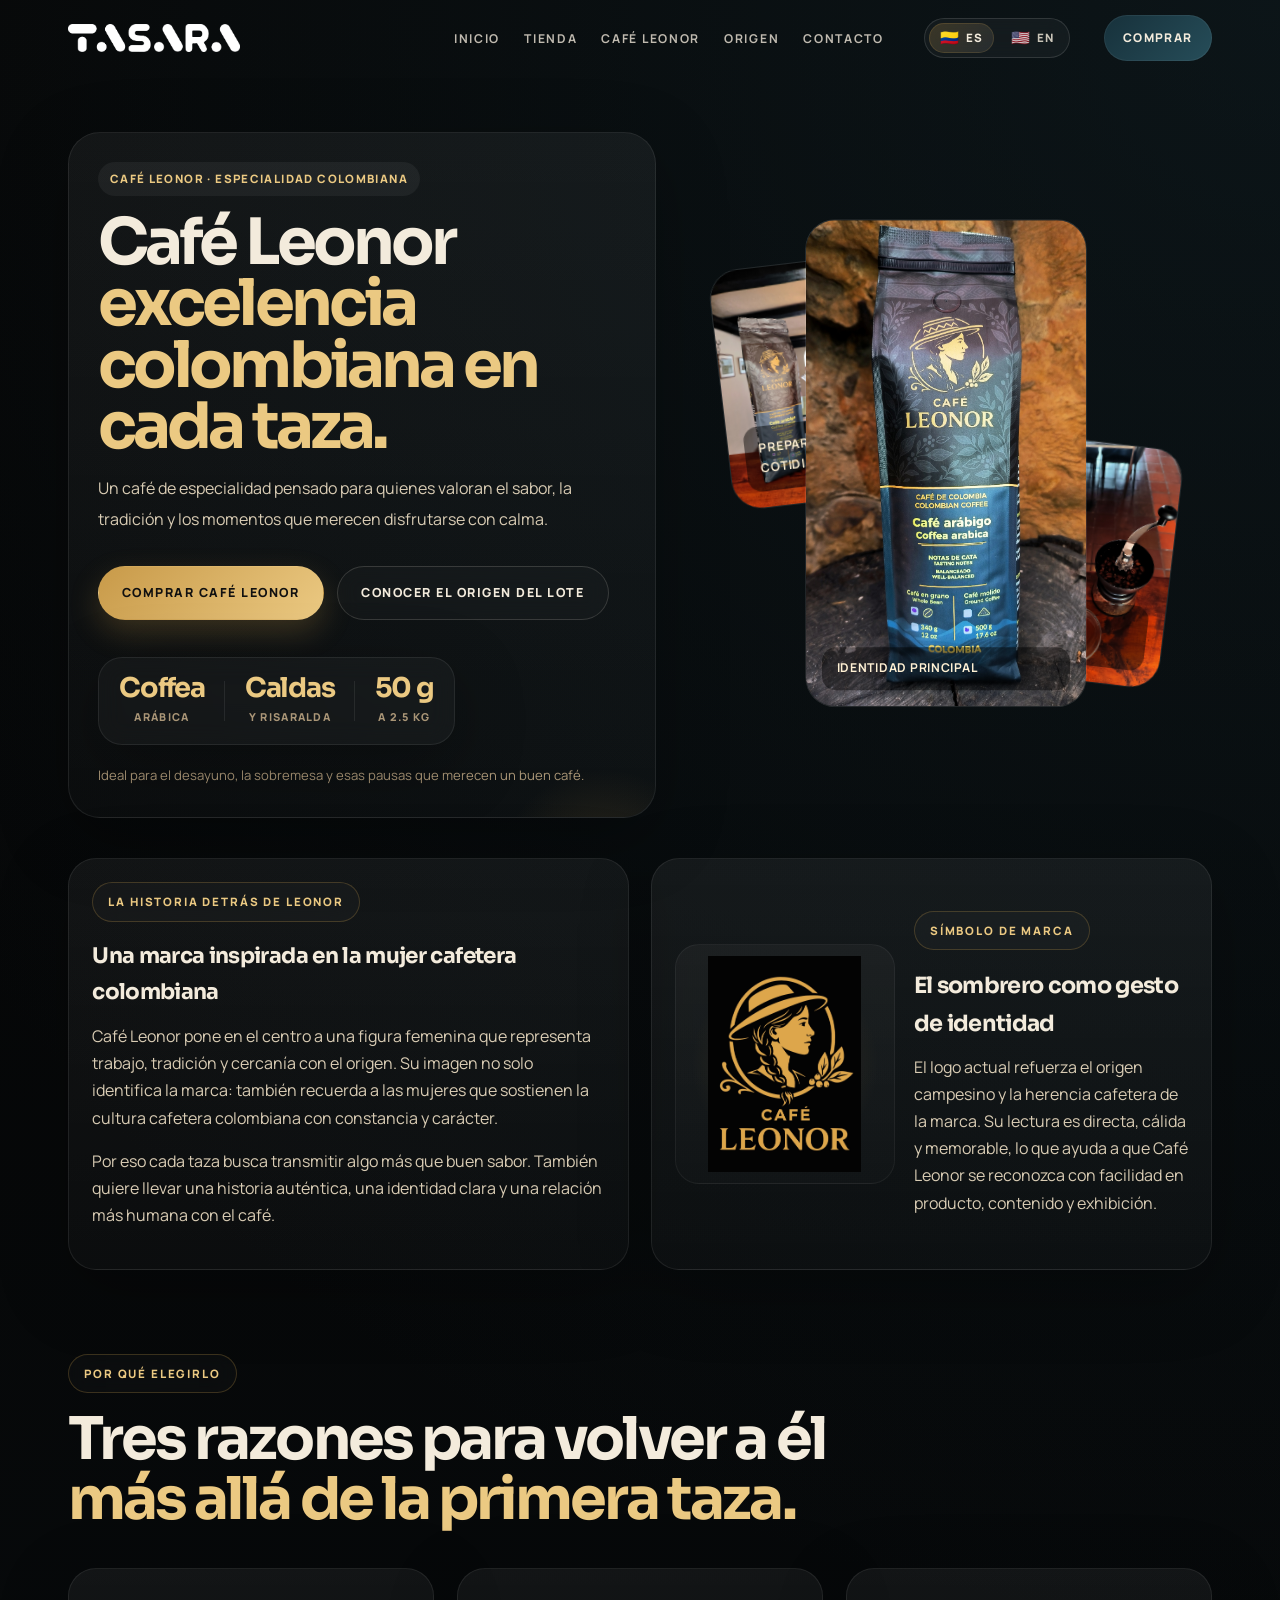
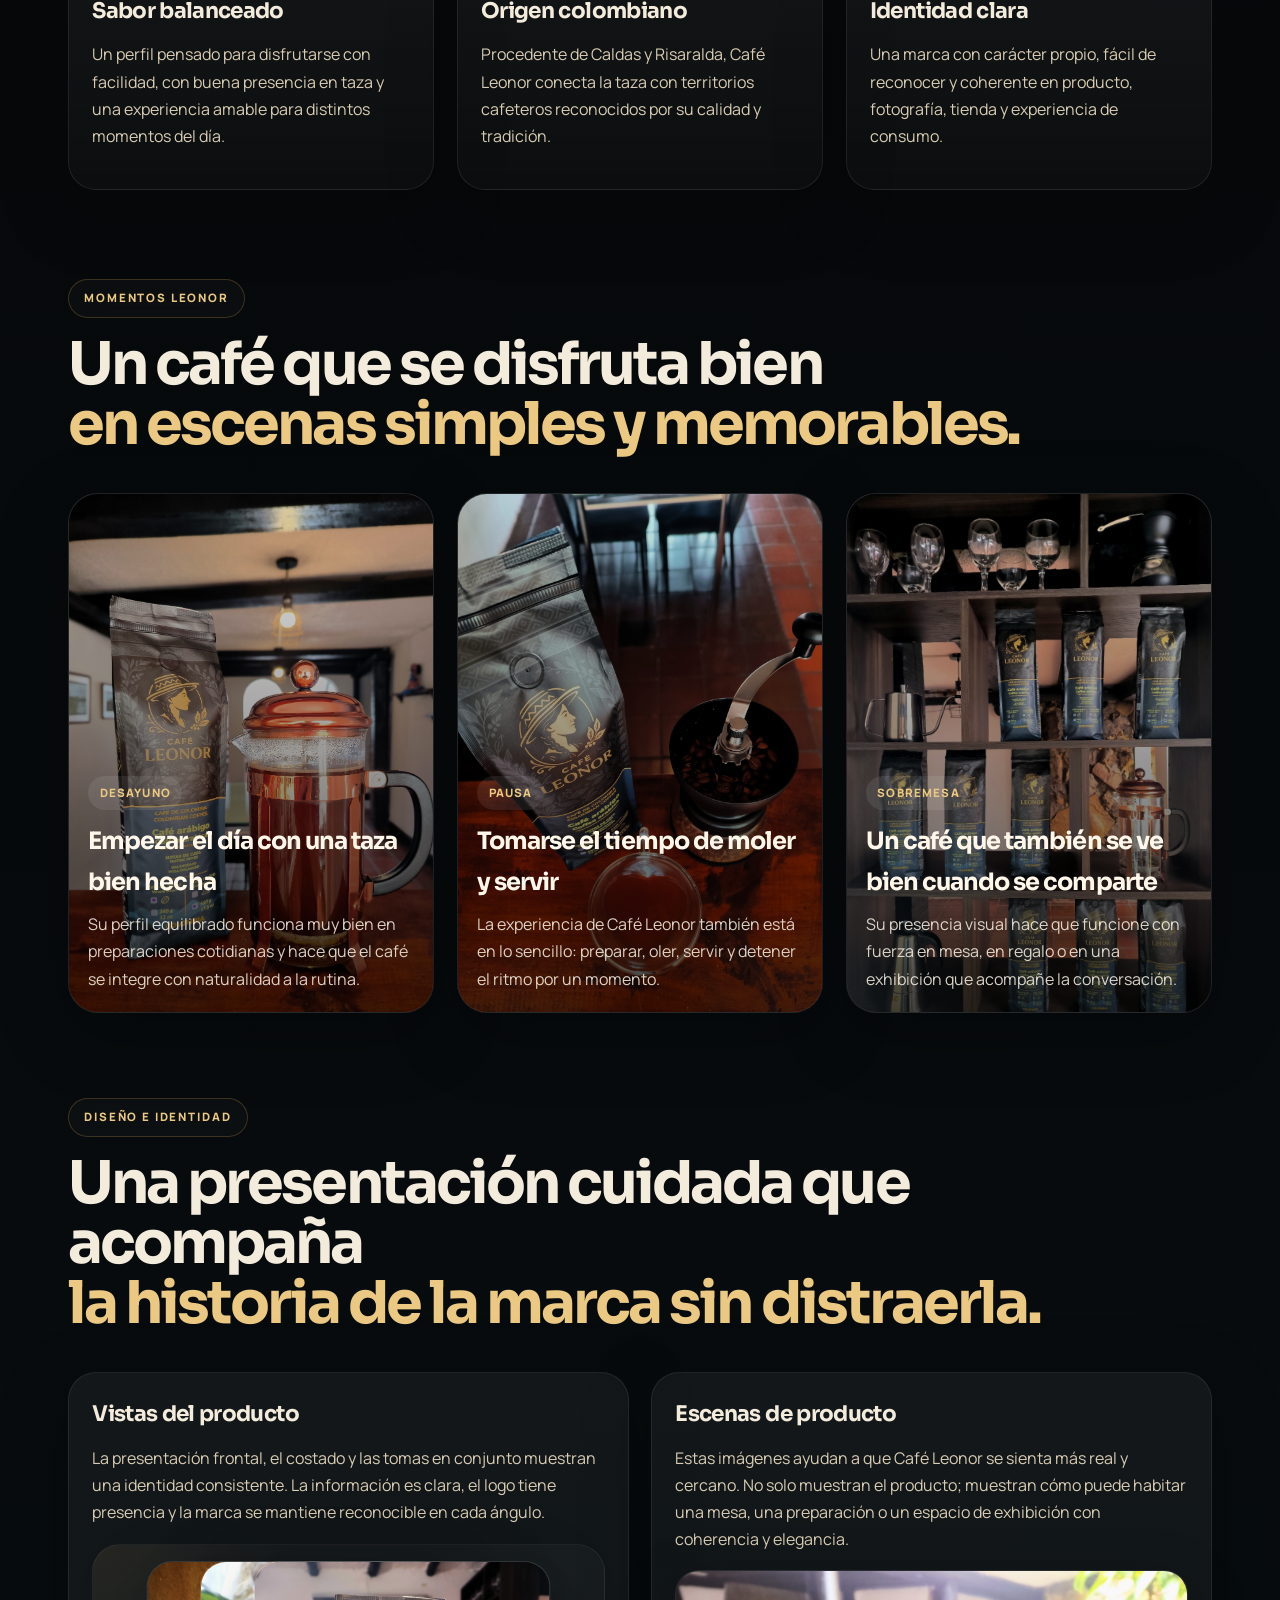
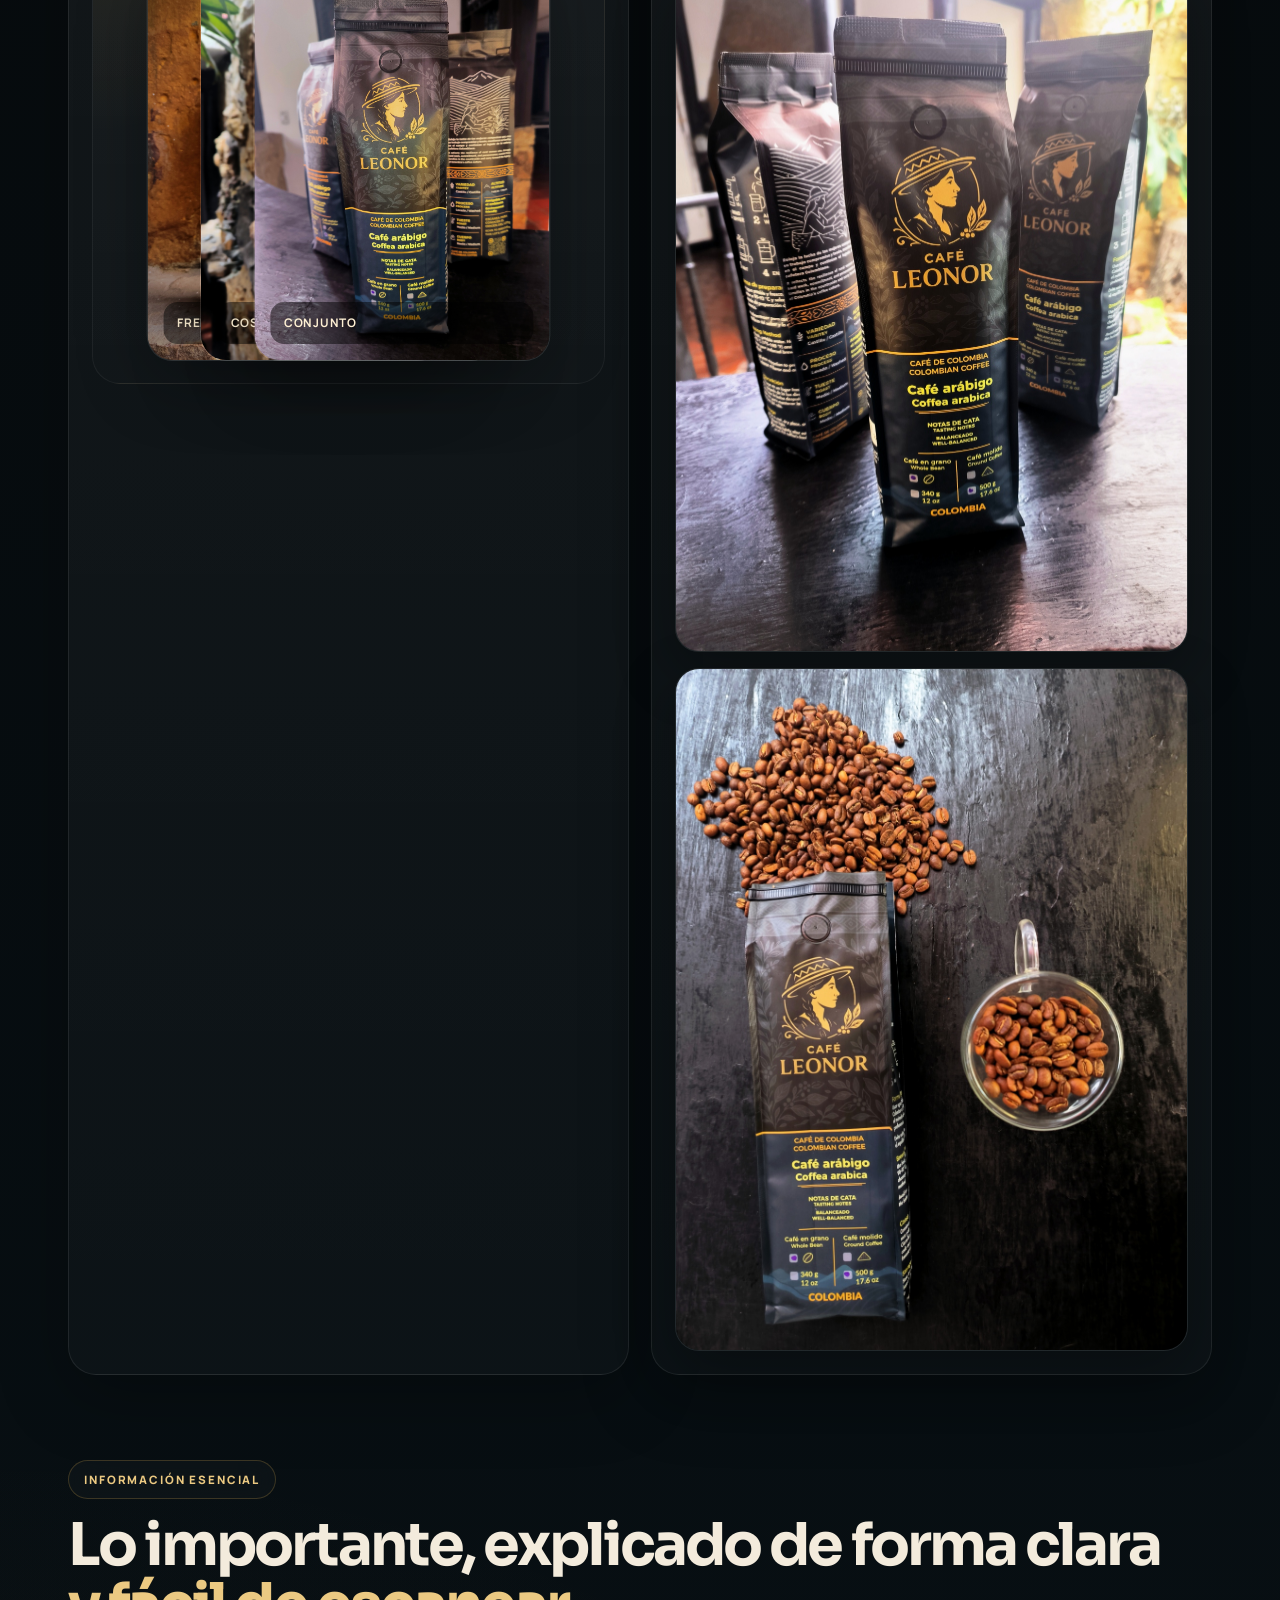
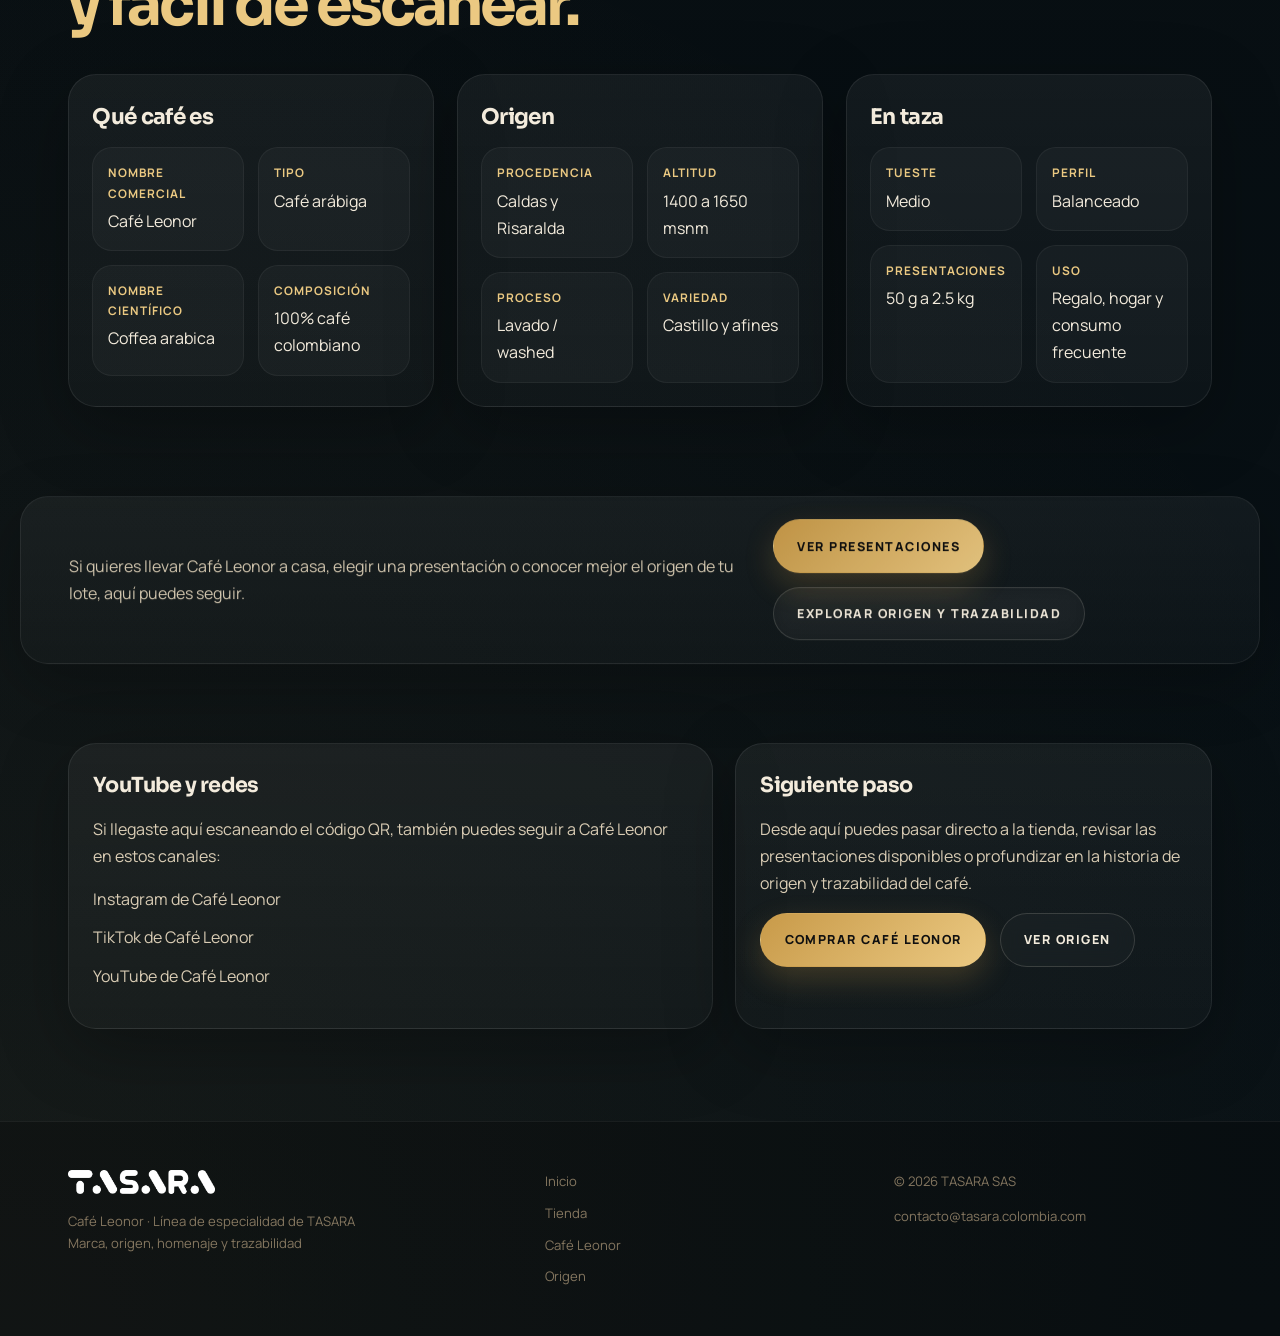
==== commit 3f90c41d: "Add language option and Google & Bing authentication" ====
--- a/cafe-leonor.html
+++ b/cafe-leonor.html
@@ -27,12 +27,32 @@
                 <li><a href="origen.html">Origen</a></li>
                 <li><a href="index.html#contacto">Contacto</a></li>
             </ul>
+            <div class="lang-switch" aria-label="Selector de idioma">
+                <button type="button" class="lang-btn is-active" data-lang-switch="es" aria-pressed="true">
+                    <span class="lang-flag">🇨🇴</span>
+                    <span>ES</span>
+                </button>
+                <button type="button" class="lang-btn" data-lang-switch="en" aria-pressed="false">
+                    <span class="lang-flag">🇺🇸</span>
+                    <span>EN</span>
+                </button>
+            </div>
             <a href="tienda.html" class="nav-cta">Comprar</a>
             <button class="nav-hamburger" id="hamburger" aria-label="Abrir menú" aria-expanded="false" aria-controls="navMobile">
                 <span></span><span></span><span></span>
             </button>
         </div>
         <div class="nav-mobile" id="navMobile">
+            <div class="lang-switch lang-switch--mobile" aria-label="Selector de idioma móvil">
+                <button type="button" class="lang-btn is-active" data-lang-switch="es" aria-pressed="true">
+                    <span class="lang-flag">🇨🇴</span>
+                    <span>ES</span>
+                </button>
+                <button type="button" class="lang-btn" data-lang-switch="en" aria-pressed="false">
+                    <span class="lang-flag">🇺🇸</span>
+                    <span>EN</span>
+                </button>
+            </div>
             <a href="index.html">Inicio</a>
             <a href="tienda.html">Tienda</a>
             <a href="cafe-leonor.html">Café Leonor</a>
@@ -294,6 +314,7 @@
 
     <script src="vendor/gsap.min.js"></script>
     <script src="vendor/ScrollTrigger.min.js"></script>
+    <script src="js/i18n.js"></script>
     <script src="js/main.js"></script>
 </body>
 </html>
--- a/css/style.css
+++ b/css/style.css
@@ -244,6 +244,60 @@
     box-shadow: inset 0 0 0 1px rgba(255, 255, 255, 0.06);
 }
 
+.lang-switch {
+    display: inline-flex;
+    align-items: center;
+    gap: 0.35rem;
+    margin-left: 1rem;
+    padding: 0.25rem;
+    border: 1px solid rgba(255, 255, 255, 0.12);
+    border-radius: 999px;
+    background: rgba(255, 255, 255, 0.04);
+    backdrop-filter: blur(10px);
+}
+
+.lang-switch--mobile {
+    display: none;
+    margin: 0 0 0.75rem;
+    width: fit-content;
+}
+
+.lang-btn {
+    border: 0;
+    background: transparent;
+    color: rgba(243, 235, 220, 0.82);
+    min-width: 62px;
+    padding: 0.45rem 0.7rem;
+    border-radius: 999px;
+    display: inline-flex;
+    align-items: center;
+    justify-content: center;
+    gap: 0.38rem;
+    font-family: var(--font-body);
+    font-size: 0.72rem;
+    font-weight: 800;
+    letter-spacing: 0.08em;
+    text-transform: uppercase;
+    cursor: pointer;
+    transition: background 0.22s ease, color 0.22s ease, transform 0.22s ease;
+}
+
+.lang-btn:hover {
+    color: var(--crema);
+    transform: translateY(-1px);
+}
+
+.lang-btn.is-active {
+    background: linear-gradient(135deg, rgba(200, 154, 73, 0.22), rgba(255, 255, 255, 0.08));
+    color: var(--crema);
+    box-shadow: inset 0 0 0 1px rgba(200, 154, 73, 0.18);
+}
+
+.lang-flag {
+    font-size: 0.95rem;
+    line-height: 1;
+}
+
 .nav-hamburger {
     display: none;
     flex-direction: column;
@@ -2175,8 +2229,13 @@
 
 @media (max-width: 980px) {
     .nav-links,
-    .nav-cta {
+    .nav-cta,
+    .lang-switch:not(.lang-switch--mobile) {
         display: none;
+    }
+
+    .lang-switch--mobile {
+        display: inline-flex;
     }
 
     .nav-hamburger {
